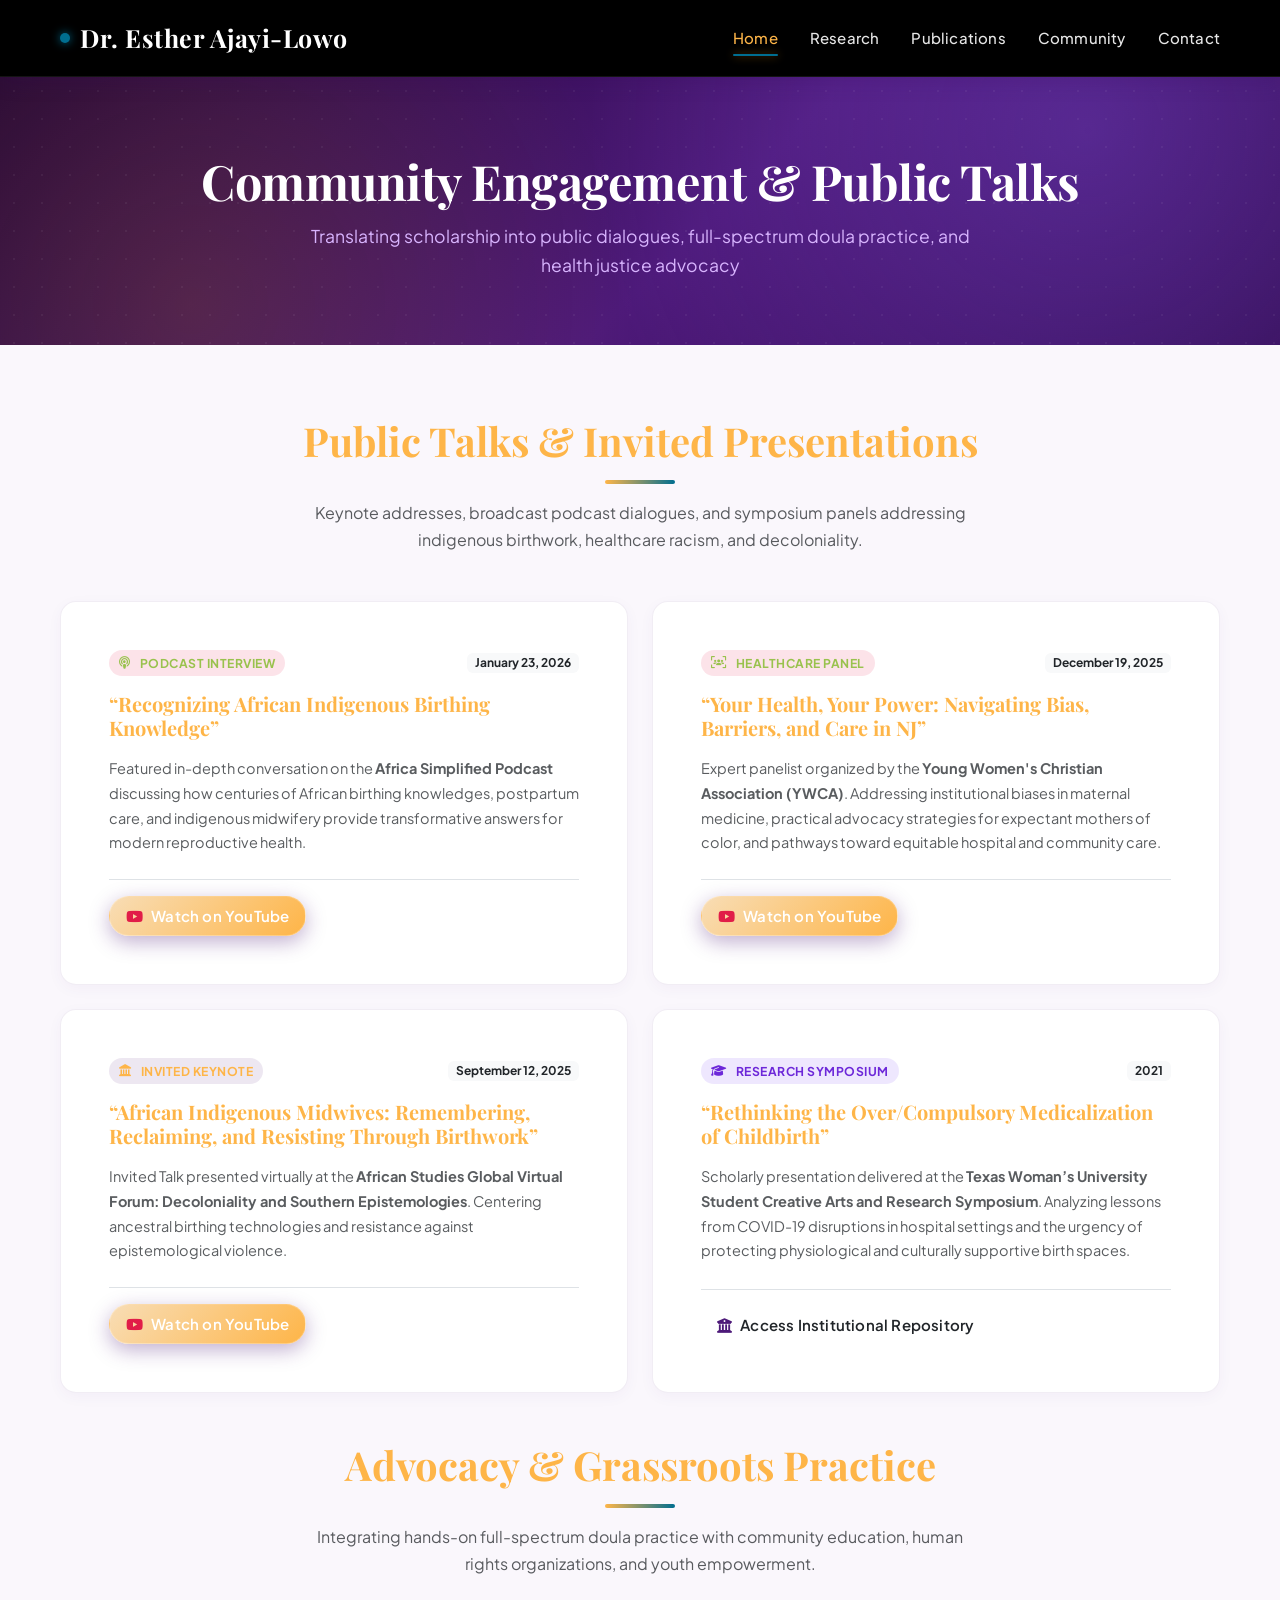
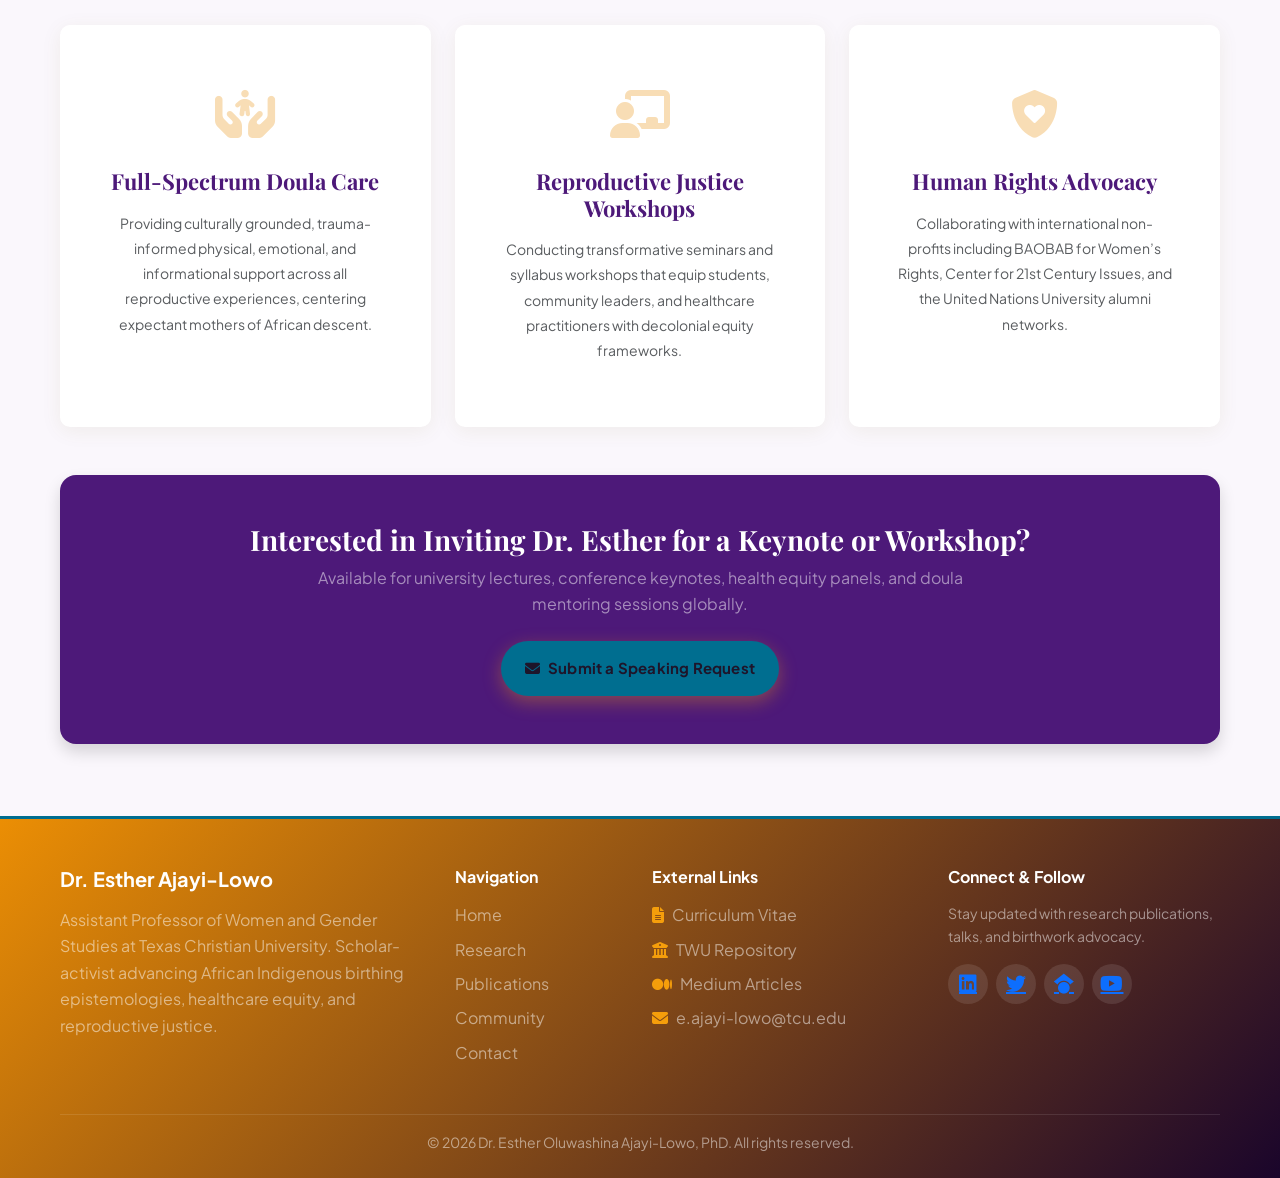
==== community-engagement.html @ c0ac0c3a "restarted my git hub" ====
<!doctype html>
<html lang="en">
	<head>
		<meta charset="UTF-8" />
		<meta name="viewport" content="width=device-width, initial-scale=1.0" />
		<title>Community Engagement &amp; Public Talks | Dr. Esther Oluwashina Ajayi-Lowo</title>
		<!-- Google Fonts -->
		<link rel="preconnect" href="https://fonts.googleapis.com" />
		<link rel="preconnect" href="https://fonts.gstatic.com" crossorigin />
		<link
			href="https://fonts.googleapis.com/css2?family=Playfair+Display:ital,wght@0,400..900;1,400..900&family=Plus+Jakarta+Sans:ital,wght@0,300..800;1,300..800&display=swap"
			rel="stylesheet" />
		<!-- Bootstrap 5 CSS -->
		<link
			href="https://cdn.jsdelivr.net/npm/bootstrap@5.3.8/dist/css/bootstrap.min.css"
			rel="stylesheet"
			integrity="sha384-sRIl4kxILFvY47J16cr9ZwB07vP4J8+LH7qKQnuqkuIAvNWLzeN8tE5YBujZqJLB"
			crossorigin="anonymous" />
		<link rel="stylesheet" href="https://cdnjs.cloudflare.com/ajax/libs/font-awesome/6.4.0/css/all.min.css" />
		<link rel="stylesheet" href="./index.css" />
	</head>
	<body>
		<!-- Navigation -->
		<nav class="my-navbar nav-bar">
			<div class="nav-container">
				<a href="index.html" class="logo">Dr. Esther Ajayi-Lowo</a>
				<div class="nav-menu">
					<a href="index.html" class="nav-link active">Home</a>
					<a href="research.html" class="nav-link">Research</a>
					<a href="publications.html" class="nav-link">Publications</a>
					<a href="community-engagement.html" class="nav-link">Community</a>
					<a href="contact.html" class="nav-link">Contact</a>
				</div>
				<div class="hamburger">
					<span></span>
					<span></span>
					<span></span>
				</div>
			</div>
		</nav>

		<!-- Page Header -->
		<section class="page-header">
			<div class="container">
				<h1>Community Engagement &amp; Public Talks</h1>
				<p class="breadcrumb-text">
					Translating scholarship into public dialogues, full-spectrum doula practice, and health justice advocacy
				</p>
			</div>
		</section>

		<!-- Main Content -->
		<main class="page-content py-5">
			<div class="container py-lg-4">
				<!-- Section: Featured Public Talks & Broadcasts -->
				<div class="mb-5">
					<div class="section-header text-center mb-5">
						<h2 class="display-6 fw-bold">Public Talks &amp; Invited Presentations</h2>
						<div class="underline"></div>
						<p class="text-muted mt-3 mx-auto" style="max-width: 680px">
							Keynote addresses, broadcast podcast dialogues, and symposium panels addressing indigenous
							birthwork, healthcare racism, and decoloniality.
						</p>
					</div>

					<!-- =================================================================
					     GUIDE: HOW TO ADD NEW TALKS & RECORDINGS
					     To add an invited lecture, panel, or podcast:
					     1. Duplicate a .talk-card block below.
					     2. Update the badge, title, organizer, and date.
					     3. Update the href="..." link with your YouTube, podcast, or institutional URL.
					================================================================== -->
					<div class="row g-4 mb-5">
						<!-- Talk 1 -->
						<div class="col-12 col-lg-6">
							<div class="community-card h-100 p-4 p-md-5">
								<div class="d-flex align-items-center justify-content-between mb-3">
									<span class="pub-badge pub-badge-talk"
										><i class="fas fa-podcast me-1"></i> Podcast Interview</span
									>
									<span class="badge bg-light text-dark fw-bold">January 23, 2026</span>
								</div>
								<h3 class="h4 fw-bold mb-3">“Recognizing African Indigenous Birthing Knowledge”</h3>
								<p class="text-muted mb-4">
									Featured in-depth conversation on the
									<strong>Africa Simplified Podcast</strong> discussing how centuries of African
									birthing knowledges, postpartum care, and indigenous midwifery provide
									transformative answers for modern reproductive health.
								</p>
								<div class="mt-auto pt-3 border-top">
									<!-- GUIDE: Link to podcast recording -->
									<a
										href="https://www.youtube.com/watch?v=A_8p6YwdIfM"
										target="_blank"
										rel="noopener noreferrer"
										class="btn btn-primary btn-sm px-3 py-2 rounded-pill">
										<i class="fab fa-youtube me-2 text-danger"></i>Watch on YouTube
									</a>
								</div>
							</div>
						</div>

						<!-- Talk 2 -->
						<div class="col-12 col-lg-6">
							<div class="community-card h-100 p-4 p-md-5">
								<div class="d-flex align-items-center justify-content-between mb-3">
									<span class="pub-badge pub-badge-talk"
										><i class="fas fa-users-viewfinder me-1"></i> Healthcare Panel</span
									>
									<span class="badge bg-light text-dark fw-bold">December 19, 2025</span>
								</div>
								<h3 class="h4 fw-bold mb-3">
									“Your Health, Your Power: Navigating Bias, Barriers, and Care in NJ”
								</h3>
								<p class="text-muted mb-4">
									Expert panelist organized by the
									<strong>Young Women's Christian Association (YWCA)</strong>. Addressing
									institutional biases in maternal medicine, practical advocacy strategies for
									expectant mothers of color, and pathways toward equitable hospital and
									community care.
								</p>
								<div class="mt-auto pt-3 border-top">
									<!-- GUIDE: Link to panel recording -->
									<a
										href="https://www.youtube.com/watch?v=FCJw8Y1IJxU"
										target="_blank"
										rel="noopener noreferrer"
										class="btn btn-primary btn-sm px-3 py-2 rounded-pill">
										<i class="fab fa-youtube me-2 text-danger"></i>Watch on YouTube
									</a>
								</div>
							</div>
						</div>

						<!-- Talk 3 -->
						<div class="col-12 col-lg-6">
							<div class="community-card h-100 p-4 p-md-5">
								<div class="d-flex align-items-center justify-content-between mb-3">
									<span class="pub-badge pub-badge-journal"
										><i class="fas fa-landmark me-1"></i> Invited Keynote</span
									>
									<span class="badge bg-light text-dark fw-bold">September 12, 2025</span>
								</div>
								<h3 class="h4 fw-bold mb-3">
									“African Indigenous Midwives: Remembering, Reclaiming, and Resisting Through
									Birthwork”
								</h3>
								<p class="text-muted mb-4">
									Invited Talk presented virtually at the
									<strong
										>African Studies Global Virtual Forum: Decoloniality and Southern
										Epistemologies</strong
									>. Centering ancestral birthing technologies and resistance against
									epistemological violence.
								</p>
								<div class="mt-auto pt-3 border-top">
									<!-- GUIDE: Link to virtual forum recording -->
									<a
										href="https://www.youtube.com/watch?v=zsq3q0yN4SU"
										target="_blank"
										rel="noopener noreferrer"
										class="btn btn-primary btn-sm px-3 py-2 rounded-pill">
										<i class="fab fa-youtube me-2 text-danger"></i>Watch on YouTube
									</a>
								</div>
							</div>
						</div>

						<!-- Talk 4 -->
						<div class="col-12 col-lg-6">
							<div class="community-card h-100 p-4 p-md-5">
								<div class="d-flex align-items-center justify-content-between mb-3">
									<span class="pub-badge pub-badge-chapter"
										><i class="fas fa-graduation-cap me-1"></i> Research Symposium</span
									>
									<span class="badge bg-light text-dark fw-bold">2021</span>
								</div>
								<h3 class="h4 fw-bold mb-3">
									“Rethinking the Over/Compulsory Medicalization of Childbirth”
								</h3>
								<p class="text-muted mb-4">
									Scholarly presentation delivered at the
									<strong
										>Texas Woman’s University Student Creative Arts and Research
										Symposium</strong
									>. Analyzing lessons from COVID-19 disruptions in hospital settings and the
									urgency of protecting physiological and culturally supportive birth spaces.
								</p>
								<div class="mt-auto pt-3 border-top">
									<!-- GUIDE: Link to symposium presentation repository -->
									<a
										href="https://twu-ir.tdl.org/handle/11274/12696"
										target="_blank"
										rel="noopener noreferrer"
										class="btn btn-outline-dark btn-sm px-3 py-2 rounded-pill">
										<i class="fas fa-university me-2 text-primary"></i>Access
										Institutional Repository
									</a>
								</div>
							</div>
						</div>
					</div>
				</div>

				<!-- Section: Community Birthwork & Advocacy Initiatives -->
				<div class="mt-5">
					<div class="section-header text-center mb-5">
						<h2 class="display-6 fw-bold">Advocacy &amp; Grassroots Practice</h2>
						<div class="underline"></div>
						<p class="text-muted mt-3 mx-auto" style="max-width: 680px">
							Integrating hands-on full-spectrum doula practice with community education, human rights
							organizations, and youth empowerment.
						</p>
					</div>

					<div class="row g-4">
						<div class="col-12 col-md-4">
							<div class="about-card h-100 p-4 p-lg-5 text-center">
								<div class="card-icon mb-3"><i class="fas fa-hands-holding-child"></i></div>
								<h3 class="h5 fw-bold text-primary mb-3">Full-Spectrum Doula Care</h3>
								<p class="text-muted small">
									Providing culturally grounded, trauma-informed physical, emotional, and
									informational support across all reproductive experiences, centering expectant
									mothers of African descent.
								</p>
							</div>
						</div>
						<div class="col-12 col-md-4">
							<div class="about-card h-100 p-4 p-lg-5 text-center">
								<div class="card-icon mb-3"><i class="fas fa-chalkboard-user"></i></div>
								<h3 class="h5 fw-bold text-primary mb-3">Reproductive Justice Workshops</h3>
								<p class="text-muted small">
									Conducting transformative seminars and syllabus workshops that equip students,
									community leaders, and healthcare practitioners with decolonial equity
									frameworks.
								</p>
							</div>
						</div>
						<div class="col-12 col-md-4">
							<div class="about-card h-100 p-4 p-lg-5 text-center">
								<div class="card-icon mb-3"><i class="fas fa-shield-heart"></i></div>
								<h3 class="h5 fw-bold text-primary mb-3">Human Rights Advocacy</h3>
								<p class="text-muted small">
									Collaborating with international non-profits including BAOBAB for Women’s
									Rights, Center for 21st Century Issues, and the United Nations University
									alumni networks.
								</p>
							</div>
						</div>
					</div>
				</div>

				<!-- Invite / Speaking Engagement Banner -->
				<div class="card border-0 rounded-4 bg-primary text-white p-4 p-md-5 text-center shadow mt-5">
					<h3 class="fw-bold mb-2">Interested in Inviting Dr. Esther for a Keynote or Workshop?</h3>
					<p class="text-white-50 mx-auto mb-4" style="max-width: 650px">
						Available for university lectures, conference keynotes, health equity panels, and doula mentoring
						sessions globally.
					</p>
					<div>
						<a href="contact.html" class="btn btn-accent px-4 py-3">
							<i class="fas fa-envelope me-2"></i>Submit a Speaking Request
						</a>
					</div>
				</div>
			</div>
		</main>

		<!-- Footer -->
		<footer class="footer pt-5 pb-4">
			<div class="container">
				<div class="row g-4 pb-4">
					<!-- Brand & Bio Summary -->
					<div class="col-12 col-md-5 col-lg-4">
						<h4 class="h5 fw-bold text-white mb-3">Dr. Esther Ajayi-Lowo</h4>
						<p class="text-white-50 pe-lg-4">
							Assistant Professor of Women and Gender Studies at Texas Christian University.
							Scholar-activist advancing African Indigenous birthing epistemologies, healthcare equity, and
							reproductive justice.
						</p>
					</div>

					<!-- Quick Links -->
					<div class="col-6 col-md-3 col-lg-2">
						<h5 class="h6 fw-bold text-white mb-3">Navigation</h5>
						<ul class="list-unstyled mb-0">
							<li class="mb-2"><a href="index.html" class="text-white-50 text-decoration-none">Home</a></li>
							<li class="mb-2">
								<a href="research.html" class="text-white-50 text-decoration-none">Research</a>
							</li>
							<li class="mb-2">
								<a href="publications.html" class="text-white-50 text-decoration-none"
									>Publications</a
								>
							</li>
							<li class="mb-2">
								<a href="community-engagement.html" class="text-white-50 text-decoration-none"
									>Community</a
								>
							</li>
							<li class="mb-2">
								<a href="contact.html" class="text-white-50 text-decoration-none">Contact</a>
							</li>
						</ul>
					</div>

					<!-- External Academic Resources & Guides -->
					<div class="col-6 col-md-4 col-lg-3">
						<h5 class="h6 fw-bold text-white mb-3">External Links</h5>
						<!-- =================================================================
						     GUIDE: EXTERNAL ACADEMIC LINKS
						     Update or add links to institutional directories, syllabi, or profiles below.
						================================================================== -->
						<ul class="list-unstyled mb-0">
							<li class="mb-2">
								<a
									href="https://docs.google.com/document/d/1X0JhwEbv8cHkb0I58TmnPBc52tW5GTsY/edit?usp=sharing&ouid=112978066714034917840&rtpof=true&sd=true"
									target="_blank"
									rel="noopener noreferrer"
									class="text-white-50 text-decoration-none">
									<i class="fas fa-file-text text-warning me-2"></i>Curriculum Vitae
								</a>
							</li>
							<li class="mb-2">
								<a
									href="https://twu-ir.tdl.org/handle/11274/12696"
									target="_blank"
									rel="noopener noreferrer"
									class="text-white-50 text-decoration-none">
									<i class="fas fa-university text-warning me-2"></i>TWU Repository
								</a>
							</li>
							<li class="mb-2">
								<a
									href="https://medium.com/@estarjayi"
									target="_blank"
									rel="noopener noreferrer"
									class="text-white-50 text-decoration-none">
									<i class="fab fa-medium text-warning me-2"></i>Medium Articles
								</a>
							</li>
							<li class="mb-2">
								<a href="mailto:e.ajayi-lowo@tcu.edu" class="text-white-50 text-decoration-none">
									<i class="fas fa-envelope text-warning me-2"></i>e.ajayi-lowo@tcu.edu
								</a>
							</li>
						</ul>
					</div>

					<!-- Social Links & Profiles -->
					<div class="col-12 col-md-6 col-lg-3">
						<h5 class="h6 fw-bold text-white mb-3">Connect &amp; Follow</h5>
						<p class="text-white-50 small mb-3">
							Stay updated with research publications, talks, and birthwork advocacy.
						</p>

						<!-- =================================================================
						     GUIDE: SOCIAL MEDIA & PROFILE LINKS
						     To configure your social profiles, replace the '#' placeholders with your URLs:
						     - LinkedIn: Connected to Dr. Esther's verified profile
						     - Twitter/X: Replace '#' with e.g. "https://twitter.com/yourhandle"
						     - Google Scholar: Replace '#' with e.g. "https://scholar.google.com/citations?user=..."
						     - YouTube: Replace '#' with e.g. "https://youtube.com/@yourchannel"
						================================================================== -->
						<div class="social-links d-flex gap-2">
							<a
								href="https://www.linkedin.com/in/esther-shina-ajayi-lowo-phd"
								target="_blank"
								rel="noopener noreferrer"
								aria-label="LinkedIn Profile"
								title="LinkedIn Profile"
								><i class="fab fa-linkedin"></i
							></a>
							<!-- GUIDE: Add Twitter/X profile link below -->
							<a href="#" aria-label="Twitter / X Profile" title="Twitter / X Profile"
								><i class="fab fa-twitter"></i
							></a>
							<!-- GUIDE: Add Google Scholar profile link below -->
							<a href="#" aria-label="Google Scholar Profile" title="Google Scholar Profile"
								><i class="fab fa-google-scholar"></i
							></a>
							<!-- GUIDE: Add YouTube channel / video link below -->
							<a
								href="https://www.youtube.com/watch?v=zsq3q0yN4SU"
								target="_blank"
								rel="noopener noreferrer"
								aria-label="Featured Talk on YouTube"
								title="Featured Talk on YouTube"
								><i class="fab fa-youtube"></i
							></a>
						</div>
					</div>
				</div>

				<div class="footer-bottom border-top border-white border-opacity-10 pt-3 mt-3 text-center text-white-50 small">
					<p class="mb-0">&copy; 2026 Dr. Esther Oluwashina Ajayi-Lowo, PhD. All rights reserved.</p>
				</div>
			</div>
		</footer>

		<script
			src="https://cdn.jsdelivr.net/npm/bootstrap@5.3.8/dist/js/bootstrap.bundle.min.js"
			integrity="sha384-FKyoEForCGlyvwx9Hj09JcYn3nv7wiPVlz7YYwJrWVcXK/BmnVDxM+D2scQbITxI"
			crossorigin="anonymous"></script>
		<script src="./index.js"></script>
	</body>
</html>
---- index.css ----
@import url("https://fonts.googleapis.com/css2?family=Playfair+Display:ital,wght@0,400..900;1,400..900&family=Plus+Jakarta+Sans:ital,wght@0,300..800;1,300..800&display=swap");

/* ===== ROOT & GENERAL STYLES ===== */
:root {
	/* Bootstrap Override Tokens */
	--bs-primary: #feb548;
	--bs-primary-rgb: 77, 25, 121;
	--bs-secondary: #f8ddb5;
	--bs-secondary-rgb: 139, 92, 246;
	--bs-warning: #f59e0b;
	--bs-warning-rgb: 245, 158, 11;
	--bs-danger: #e11d48;
	--bs-danger-rgb: 225, 29, 72;
	--bs-body-font-family: "Plus Jakarta Sans", -apple-system, BlinkMacSystemFont, "Segoe UI", Roboto, sans-serif;
	/* Custom Palette Variables */
	--primary-color: #feb548;
	--primary-dark: #eb8e04;
	--primary-light: #f7cc8b;
	--secondary-color: #f8ddb5;
	--secondary-light: #f8ddb5;
	--accent-color: #006e90;
	--accent-gold: #006e90;
	--accent-gold-dark: #023d4e;
	--accent-rose: #99c24d;
	--light-bg: #faf7fc;
	--light-bg-alt: #f3edf9;
	--dark-text: #2a2615;
	--light-text: #665c77;
	--white: #ffffff;
	--shadow: 0 4px 20px rgba(121, 99, 25, 0.08);
	--shadow-lg: 0 20px 40px -12px rgba(141, 105, 6, 0.35);
	--transition: all 0.3s cubic-bezier(0.2, 0.8, 0.2, 1);

	/* Typography */
	--font-heading: "Playfair Display", Georgia, serif;
	--font-body: "Plus Jakarta Sans", -apple-system, BlinkMacSystemFont, "Segoe UI", Roboto, sans-serif;
}

* {
	margin: 0;
	padding: 0;
	box-sizing: border-box;
}

html {
	scroll-behavior: smooth;
}

body {
	font-family: var(--font-body);
	line-height: 1.65;
	color: var(--dark-text);
	background-color: var(--white);
	-webkit-font-smoothing: antialiased;
}

h1,
h2,
h3,
.heading-serif {
	font-family: var(--font-heading);
}

.container {
	max-width: 1200px;
	margin: 0 auto;
	padding: 0 20px;
}

/* ===== NAVIGATION ===== */
.my-navbar {
	background-color: black;
	box-shadow: 0 4px 20px rgba(46, 8, 84, 0.2);
	position: sticky;
	top: 0;
	z-index: 1000;
	backdrop-filter: blur(12px);
	-webkit-backdrop-filter: blur(12px);
	border-bottom: 1px solid rgba(255, 255, 255, 0.08);
}

.nav-container {
	max-width: 1200px;
	margin: 0 auto;
	padding: 0 20px;
	display: flex;
	justify-content: space-between;
	align-items: center;
	height: 76px;
}

.logo {
	font-family: var(--font-heading);
	font-size: 25px;
	font-weight: 700;
	color: var(--white);
	text-decoration: none;
	letter-spacing: 0.5px;
	transition: var(--transition);
	display: flex;
	align-items: center;
	gap: 10px;
}

.logo::before {
	content: "";
	display: inline-block;
	width: 10px;
	height: 10px;
	border-radius: 50%;
	background: var(--accent-gold);
	box-shadow: 0 0 10px var(--accent-gold);
}

.logo:hover {
	color: var(--accent-gold);
}

.nav-menu {
	display: flex;
	gap: 32px;
	align-items: center;
}

.nav-link {
	color: rgba(255, 255, 255, 0.9);
	text-decoration: none;
	font-weight: 500;
	transition: var(--transition);
	position: relative;
	font-size: 15px;
	letter-spacing: 0.2px;
}

.nav-link:hover,
.nav-link.active {
	color: var(--primary-color) !important;
}

.nav-link.active::after {
	content: "";
	position: absolute;
	bottom: -6px;
	left: 0;
	width: 100%;
	height: 2.5px;
	background: var(--accent-gold);
	border-radius: 2px;
	box-shadow: 0 0 8px rgba(245, 158, 11, 0.5);
}

.hamburger {
	display: none;
	flex-direction: column;
	cursor: pointer;
}

.hamburger span {
	width: 26px;
	height: 3px;
	background: var(--white);
	margin: 4px 0;
	border-radius: 2px;
	transition: var(--transition);
}

/* ===== HERO SECTION ===== */
.hero-section {
	background:
		radial-gradient(circle at 85% 20%, #cc7a00 0%, transparent 45%),
		radial-gradient(circle at 10% 85%, rgba(245, 158, 11, 0.15) 0%, transparent 40%),
		radial-gradient(circle at 50% 50%, #cc7a00 0%, transparent 60%), linear-gradient(135deg, #cc7a00 0%, #fdb850 55%, #cc7a00 100%);
	color: var(--white);
	padding: 90px 0 80px;
	position: relative;
	overflow: hidden;
}

.hero-section::before {
	content: "";
	position: absolute;
	inset: 0;
	background: radial-gradient(rgba(255, 255, 255, 0.05) 1px, transparent 1px);
	background-size: 28px 28px;
	pointer-events: none;
}

.hero-eyebrow {
	background: rgba(255, 255, 255, 0.1);
	border: 1px solid rgba(255, 255, 255, 0.2);
	backdrop-filter: blur(10px);
	-webkit-backdrop-filter: blur(10px);
	font-size: 0.88rem;
	font-weight: 600;
	letter-spacing: 0.4px;
	color: #fdf4ff;
	box-shadow: 0 4px 15px rgba(0, 0, 0, 0.15);
	transition: var(--transition);
}

.hero-eyebrow:hover {
	background: rgba(255, 255, 255, 0.16);
	border-color: var(--accent-gold);
}

.hero-name {
	font-family: var(--font-heading);
	font-size: clamp(2.5rem, 4.2vw, 3.85rem);
	font-weight: 700;
	line-height: 1.15;
	letter-spacing: -0.5px;
	color: var(--white);
}

.hero-name .gold-accent {
	color: var(--accent-gold);
}

.hero-role {
	font-size: clamp(1.15rem, 2vw, 1.4rem);
	color: #d8b4fe;
	font-weight: 500;
	letter-spacing: 0.2px;
}

.hero-lead {
	font-size: 1.08rem;
	line-height: 1.75;
	color: rgba(255, 255, 255, 0.85);
	max-width: 620px;
}

.hero-badge-item {
	background: rgba(255, 255, 255, 0.08);
	border: 1px solid rgba(255, 255, 255, 0.16);
	backdrop-filter: blur(6px);
	-webkit-backdrop-filter: blur(6px);
	font-size: 0.82rem;
	font-weight: 500;
	border-radius: 50rem;
	padding: 0.45rem 0.95rem;
	color: #f3e8ff;
	transition: var(--transition);
	text-decoration: none;
	display: inline-flex;
	align-items: center;
	gap: 6px;
}

.hero-badge-item:hover {
	background: rgba(255, 255, 255, 0.18);
	border-color: var(--accent-gold);
	color: var(--white);
	transform: translateY(-2px);
}

/* Portrait Card Showcase */
.hero-image-card {
	position: relative;
	background: linear-gradient(145deg, rgba(255, 255, 255, 0.18), rgba(255, 255, 255, 0.04));
	border: 1px solid rgba(255, 255, 255, 0.25);
	backdrop-filter: blur(14px);
	-webkit-backdrop-filter: blur(14px);
	padding: 10px;
	border-radius: 28px;
	box-shadow:
		0 25px 50px -12px rgba(36, 6, 56, 0.65),
		0 0 0 1px rgba(255, 255, 255, 0.15);
	transition:
		transform 0.4s ease,
		box-shadow 0.4s ease;
}

.hero-image-card:hover {
	transform: translateY(-4px);
	box-shadow:
		0 30px 60px -12px rgba(36, 6, 56, 0.75),
		0 0 25px rgba(139, 92, 246, 0.35);
}

.hero-img {
	aspect-ratio: 4 / 5;
	object-fit: cover;
	object-position: center top;
	border-radius: 20px;
	width: 100%;
	height: 480px;
}

.hero-floating-badge {
	position: absolute;
	bottom: 22px;
	left: 22px;
	background: rgba(36, 6, 56, 0.88);
	border: 1px solid rgba(255, 255, 255, 0.22);
	backdrop-filter: blur(12px);
	-webkit-backdrop-filter: blur(12px);
	padding: 12px 18px;
	border-radius: 16px;
	box-shadow: 0 10px 25px rgba(0, 0, 0, 0.35);
	z-index: 10;
}

.hero-floating-badge-top {
	position: absolute;
	top: 22px;
	right: 22px;
	background: rgba(245, 158, 11, 0.95);
	color: #1e152a;
	border: 1px solid rgba(255, 255, 255, 0.5);
	padding: 6px 14px;
	border-radius: 50rem;
	font-size: 0.78rem;
	font-weight: 700;
	letter-spacing: 0.4px;
	box-shadow: 0 8px 20px rgba(245, 158, 11, 0.45);
	z-index: 10;
}

/* Carousel Polish */
.hero-carousel .carousel-indicators {
	bottom: 14px;
	margin-bottom: 0;
	z-index: 11;
}

.hero-carousel .carousel-indicators [data-bs-target] {
	width: 8px;
	height: 8px;
	border-radius: 50%;
	background-color: rgba(255, 255, 255, 0.45);
	border: none;
	margin: 0 4px;
	transition: all 0.3s ease;
}

.hero-carousel .carousel-indicators .active {
	width: 24px;
	border-radius: 10px;
	background-color: var(--accent-gold);
}

.hero-carousel .carousel-control-prev,
.hero-carousel .carousel-control-next {
	width: 38px;
	height: 38px;
	background: rgba(36, 6, 56, 0.65);
	backdrop-filter: blur(6px);
	-webkit-backdrop-filter: blur(6px);
	border-radius: 50%;
	top: 50%;
	transform: translateY(-50%);
	margin: 0 12px;
	opacity: 0;
	transition:
		opacity 0.3s ease,
		background-color 0.2s ease;
	z-index: 11;
}

.hero-image-card:hover .carousel-control-prev,
.hero-image-card:hover .carousel-control-next {
	opacity: 0.9;
}

.hero-carousel .carousel-control-prev:hover,
.hero-carousel .carousel-control-next:hover {
	opacity: 1;
	background: var(--primary-color);
}

/* Legacy .hero support */
.hero {
	background:
		radial-gradient(circle at 85% 20%, rgba(139, 92, 246, 0.25) 0%, transparent 45%),
		linear-gradient(135deg, #240638 0%, #4d1979 55%, #340d54 100%);
	color: var(--white);
	padding: 90px 20px;
	animation: fadeIn 0.8s ease;
}

.hero-content {
	max-width: 800px;
	margin: 0 auto;
}

.hero-title {
	font-family: var(--font-heading);
	font-size: 52px;
	font-weight: 700;
	margin-bottom: 20px;
	line-height: 1.2;
}

.hero-subtitle {
	font-size: 19px;
	color: rgba(255, 255, 255, 0.9);
	margin-bottom: 35px;
	font-weight: 400;
}

.hero-buttons {
	display: flex;
	gap: 18px;
	justify-content: center;
	flex-wrap: wrap;
}

/* ===== BUTTONS ===== */
.btn {
	display: inline-flex;
	align-items: center;
	justify-content: center;
	padding: 13px 32px;
	border: none;
	border-radius: 50px;
	font-size: 15px;
	font-weight: 600;
	cursor: pointer;
	transition: var(--transition);
	text-decoration: none;
	text-align: center;
	letter-spacing: 0.2px;
}

.btn-primary {
	background: linear-gradient(135deg, var(--secondary-color) 0%, var(--primary-color) 100%) !important;
	color: var(--white) !important;
	border: 1px solid rgba(255, 255, 255, 0.2) !important;
	box-shadow: 0 6px 20px rgba(77, 25, 121, 0.35) !important;
}

.btn-primary:hover {
	background: linear-gradient(135deg, #9d72f8 0%, #380f5c 100%) !important;
	transform: translateY(-2px);
	box-shadow: 0 10px 25px rgba(77, 25, 121, 0.5) !important;
	color: var(--white) !important;
}

.btn-secondary,
.btn-outline-light {
	background: transparent !important;
	color: var(--white) !important;
	border: 2px solid rgba(255, 255, 255, 0.75) !important;
	backdrop-filter: blur(6px);
}

.btn-secondary:hover,
.btn-outline-light:hover {
	background: var(--white) !important;
	color: var(--primary-color) !important;
	border-color: var(--white) !important;
	transform: translateY(-2px);
	box-shadow: 0 8px 20px rgba(0, 0, 0, 0.15) !important;
}

.btn-accent {
	background: var(--accent-gold) !important;
	color: #1e152a !important;
	border: none !important;
	font-weight: 700;
	box-shadow: 0 6px 18px rgba(245, 158, 11, 0.35) !important;
}

.btn-accent:hover {
	background: var(--accent-gold-dark) !important;
	color: var(--white) !important;
	transform: translateY(-2px);
	box-shadow: 0 10px 25px rgba(245, 158, 11, 0.45) !important;
}

/* ===== SECTION STYLING ===== */
section {
	padding: 85px 20px;
}

.section-header {
	text-align: center;
	margin-bottom: 55px;
}

.section-header h2 {
	font-family: var(--font-heading);
	font-size: 40px;
	font-weight: 700;
	margin-bottom: 15px;
	color: var(--primary-color);
}

.underline {
	width: 70px;
	height: 4px;
	background: linear-gradient(90deg, var(--primary-color), var(--accent-gold));
	margin: 0 auto;
	border-radius: 2px;
}

/* ===== ABOUT SECTION ===== */
.about {
	background: var(--light-bg);
}

.about-grid {
	display: grid;
	grid-template-columns: repeat(auto-fit, minmax(280px, 1fr));
	gap: 40px;
}

.about-card {
	background: var(--white);
	padding: 40px;
	border-radius: 10px;
	text-align: center;
	box-shadow: var(--shadow);
	transition: var(--transition);
}

.about-card:hover {
	transform: translateY(-10px);
	box-shadow: 0 8px 30px rgba(0, 0, 0, 0.15);
}

.card-icon {
	font-size: 48px;
	color: var(--secondary-color);
	margin-bottom: 20px;
}

.about-card h3 {
	font-size: 22px;
	margin-bottom: 15px;
	color: var(--primary-color);
}

.about-card p {
	color: var(--light-text);
	line-height: 1.8;
}

/* ===== HIGHLIGHTS SECTION ===== */
.highlights {
	background: var(--white);
}

.stats-grid {
	display: grid;
	grid-template-columns: repeat(auto-fit, minmax(250px, 1fr));
	gap: 30px;
}

.stat-box {
	background: linear-gradient(135deg, var(--primary-color) 0%, var(--secondary-color) 100%);
	color: var(--white);
	padding: 40px;
	border-radius: 10px;
	text-align: center;
	transition: var(--transition);
	cursor: pointer;
}

.stat-box:hover {
	transform: scale(1.05);
	box-shadow: 0 15px 35px rgba(77, 25, 121, 0.35);
}

.stat-number {
	font-size: 48px;
	font-weight: 700;
	margin-bottom: 10px;
}

.stat-label {
	font-size: 16px;
	opacity: 0.9;
	font-weight: 500;
}

/* ===== PAGE HEADER ===== */
/* ===== PAGE HEADER ===== */
.page-header {
	background:
		radial-gradient(circle at 85% 20%, rgba(139, 92, 246, 0.28) 0%, transparent 45%),
		radial-gradient(circle at 15% 85%, rgba(245, 158, 11, 0.15) 0%, transparent 40%),
		linear-gradient(135deg, #240638 0%, #4d1979 55%, #340d54 100%);
	color: var(--white);
	padding: 75px 20px 65px;
	text-align: center;
	position: relative;
	overflow: hidden;
}

.page-header::before {
	content: "";
	position: absolute;
	inset: 0;
	background: radial-gradient(rgba(255, 255, 255, 0.05) 1px, transparent 1px);
	background-size: 28px 28px;
	pointer-events: none;
}

.page-header h1 {
	font-family: var(--font-heading);
	font-size: clamp(2.2rem, 3.8vw, 3.2rem);
	font-weight: 700;
	margin-bottom: 12px;
	letter-spacing: -0.5px;
	color: var(--white);
}

.page-header .breadcrumb-text,
.breadcrumb {
	font-size: 1.1rem;
	color: #d8b4fe;
	font-weight: 400;
	max-width: 700px;
	margin: 0 auto;
}

/* ===== PAGE CONTENT ===== */
.page-content {
	background: var(--light-bg);
	padding: 70px 0;
}

/* ===== RESEARCH SECTION ===== */
.research-grid {
	display: grid;
	grid-template-columns: repeat(auto-fit, minmax(300px, 1fr));
	gap: 30px;
}

.research-item,
.research-card {
	background: var(--white);
	padding: 35px 30px;
	border-radius: 16px;
	text-align: left;
	transition: var(--transition);
	border: 1px solid rgba(77, 25, 121, 0.08);
	box-shadow: 0 4px 15px rgba(77, 25, 121, 0.04);
	position: relative;
	overflow: hidden;
}

.research-item::before,
.research-card::before {
	content: "";
	position: absolute;
	top: 0;
	left: 0;
	width: 5px;
	height: 100%;
	background: linear-gradient(180deg, var(--secondary-color), var(--primary-color));
	transition: width 0.3s ease;
}

.research-item:hover,
.research-card:hover {
	transform: translateY(-6px);
	box-shadow: 0 15px 35px rgba(77, 25, 121, 0.12);
	border-color: rgba(139, 92, 246, 0.3);
}

.research-item:hover::before,
.research-card:hover::before {
	width: 8px;
}

.research-icon {
	font-size: 38px;
	color: var(--primary-color);
	margin-bottom: 20px;
	display: inline-flex;
	align-items: center;
	justify-content: center;
	width: 68px;
	height: 68px;
	border-radius: 14px;
	background: var(--light-bg-alt);
	transition: var(--transition);
}

.research-item:hover .research-icon,
.research-card:hover .research-icon {
	background: var(--primary-color);
	color: var(--accent-gold);
	transform: scale(1.05);
}

.research-item h3,
.research-card h3 {
	font-size: 21px;
	margin-bottom: 12px;
	color: var(--primary-color);
	font-weight: 700;
}

.research-item p,
.research-card p {
	color: var(--light-text);
	line-height: 1.7;
	font-size: 15px;
}

/* Book Project Showcase Feature Box */
.book-feature-box {
	background: linear-gradient(135deg, #2a0845 0%, #4d1979 60%, #3b125c 100%);
	color: var(--white);
	border-radius: 20px;
	border: 1px solid rgba(255, 255, 255, 0.18);
	box-shadow: 0 20px 45px -10px rgba(42, 8, 69, 0.4);
	position: relative;
	overflow: hidden;
}

.book-feature-box::before {
	content: "";
	position: absolute;
	inset: 0;
	background: radial-gradient(circle at 90% 10%, rgba(245, 158, 11, 0.18) 0%, transparent 40%);
	pointer-events: none;
}

/* ===== PUBLICATIONS SECTION ===== */
.publications-list {
	display: flex;
	flex-direction: column;
	gap: 24px;
}

.publication-item,
.pub-item-card {
	display: flex;
	gap: 25px;
	padding: 28px;
	background: var(--white);
	border-radius: 16px;
	transition: var(--transition);
	align-items: flex-start;
	border: 1px solid rgba(77, 25, 121, 0.08);
	box-shadow: 0 4px 15px rgba(77, 25, 121, 0.04);
}

.publication-item:hover,
.pub-item-card:hover {
	background: var(--white);
	box-shadow: 0 12px 30px rgba(77, 25, 121, 0.12);
	transform: translateY(-3px);
	border-color: rgba(139, 92, 246, 0.25);
}

.pub-icon {
	font-size: 30px;
	color: var(--primary-color);
	min-width: 52px;
	height: 52px;
	border-radius: 12px;
	background: var(--light-bg-alt);
	display: flex;
	align-items: center;
	justify-content: center;
	flex-shrink: 0;
	transition: var(--transition);
}

.publication-item:hover .pub-icon,
.pub-item-card:hover .pub-icon {
	background: var(--primary-color);
	color: var(--accent-gold);
}

.pub-details {
	flex-grow: 1;
}

.pub-details h3 {
	color: var(--primary-color);
	margin-bottom: 8px;
	font-size: 18px;
	font-weight: 700;
	line-height: 1.4;
}

.pub-authors {
	color: var(--light-text);
	font-size: 14px;
	margin-bottom: 6px;
	line-height: 1.5;
}

.pub-journal {
	color: var(--secondary-color);
	font-size: 14px;
	font-weight: 600;
	margin-bottom: 12px;
}

.pub-badge {
	display: inline-flex;
	align-items: center;
	gap: 5px;
	font-size: 0.76rem;
	font-weight: 700;
	padding: 3px 10px;
	border-radius: 50rem;
	text-transform: uppercase;
	letter-spacing: 0.5px;
}

.pub-badge-journal {
	background: rgba(77, 25, 121, 0.1);
	color: var(--primary-color);
}

.pub-badge-chapter {
	background: rgba(139, 92, 246, 0.15);
	color: #6d28d9;
}

.pub-badge-public {
	background: rgba(245, 158, 11, 0.15);
	color: #b45309;
}

.pub-badge-talk {
	background: rgba(225, 29, 72, 0.12);
	color: var(--accent-rose);
}

.read-more {
	color: var(--primary-color);
	text-decoration: none;
	font-weight: 600;
	font-size: 14px;
	transition: var(--transition);
	display: inline-flex;
	align-items: center;
	gap: 6px;
	border-bottom: 1px solid transparent;
}

.read-more:hover {
	color: var(--accent-gold-dark);
	border-bottom-color: var(--accent-gold-dark);
	transform: translateX(4px);
}

/* ===== COMMUNITY SECTION ===== */
.community-grid {
	display: grid;
	grid-template-columns: repeat(auto-fit, minmax(300px, 1fr));
	gap: 30px;
}

.community-item,
.community-card {
	background: var(--white);
	padding: 35px 30px;
	border-radius: 16px;
	text-align: left;
	box-shadow: 0 4px 15px rgba(77, 25, 121, 0.04);
	border: 1px solid rgba(77, 25, 121, 0.08);
	transition: var(--transition);
	display: flex;
	flex-direction: column;
	height: 100%;
}

.community-item:hover,
.community-card:hover {
	transform: translateY(-6px);
	box-shadow: 0 15px 35px rgba(77, 25, 121, 0.12);
	border-color: rgba(139, 92, 246, 0.3);
}

.community-icon {
	font-size: 34px;
	color: var(--primary-color);
	margin-bottom: 20px;
	display: inline-flex;
	align-items: center;
	justify-content: center;
	width: 64px;
	height: 64px;
	border-radius: 14px;
	background: var(--light-bg-alt);
	transition: var(--transition);
}

.community-item:hover .community-icon,
.community-card:hover .community-icon {
	background: var(--primary-color);
	color: var(--accent-gold);
	transform: scale(1.05);
}

.community-item h3,
.community-card h3 {
	font-size: 20px;
	margin-bottom: 12px;
	color: var(--primary-color);
	font-weight: 700;
}

.community-item p,
.community-card p {
	color: var(--light-text);
	line-height: 1.7;
	font-size: 14.5px;
	margin-bottom: 15px;
}

/* ===== CONTACT SECTION ===== */
.contact-wrapper {
	display: grid;
	grid-template-columns: 1fr 1fr;
	gap: 60px;
	max-width: 1000px;
	margin: 0 auto;
}

.contact-info {
	background: var(--light-bg);
	padding: 40px;
	border-radius: 10px;
}

.contact-info h2 {
	color: var(--primary-color);
	margin-bottom: 30px;
	font-size: 28px;
}

.info-item {
	display: flex;
	gap: 20px;
	margin-bottom: 30px;
	align-items: flex-start;
}

.info-icon {
	font-size: 28px;
	color: var(--secondary-color);
	min-width: 40px;
}

.info-text h4 {
	color: var(--primary-color);
	margin-bottom: 8px;
	font-size: 16px;
}

.info-text p {
	color: var(--light-text);
	line-height: 1.8;
	overflow-wrap: anywhere;
}

.info-text a {
	color: var(--secondary-color);
	text-decoration: none;
	transition: var(--transition);
}

.info-text a:hover {
	text-decoration: underline;
}

.contact-form {
	background: var(--white);
	padding: 40px;
	border-radius: 10px;
	box-shadow: var(--shadow);
}

.contact-form h2 {
	color: var(--primary-color);
	margin-bottom: 30px;
	font-size: 28px;
}

.form-group {
	margin-bottom: 20px;
}

.form-group input,
.form-group textarea {
	width: 100%;
	padding: 12px 15px;
	border: 2px solid #ecf0f1;
	border-radius: 5px;
	font-family: inherit;
	font-size: 14px;
	transition: var(--transition);
	resize: none;
}

.form-group input:focus,
.form-group textarea:focus {
	outline: none;
	border-color: var(--secondary-color);
	box-shadow: 0 0 0 3px rgba(139, 92, 246, 0.25);
}

.contact-form .btn {
	width: 100%;
	margin-top: 10px;
}

.contact-form .btn:disabled {
	cursor: wait;
	opacity: 0.7;
}

.form-status {
	min-height: 1.5em;
	margin: 1rem 0 0;
	font-size: 0.95rem;
}

.form-status.success {
	color: #18794e;
}

.form-status.error {
	color: #b42318;
}

/* ===== FOOTER ===== */
.footer {
	background: linear-gradient(135deg, var(--primary-dark) 0%, #1a052b 100%);
	border-top: 3px solid var(--accent-gold);
	color: var(--white);
	padding: 60px 20px 20px;
}

.footer-content {
	display: grid;
	grid-template-columns: repeat(auto-fit, minmax(250px, 1fr));
	gap: 40px;
	margin-bottom: 40px;
}

.footer-section h4 {
	margin-bottom: 15px;
	font-size: 18px;
}

.footer-section p {
	color: rgba(255, 255, 255, 0.8);
	line-height: 1.8;
	margin-bottom: 15px;
}

.footer-section ul {
	list-style: none;
}

.footer-section ul li {
	margin-bottom: 10px;
}

.footer-section a {
	color: rgba(255, 255, 255, 0.8);
	text-decoration: none;
	transition: var(--transition);
}

.footer-section a:hover {
	color: var(--secondary-color);
}

.social-links {
	display: flex;
	gap: 15px;
	font-size: 20px;
}

.social-links a {
	display: inline-flex;
	align-items: center;
	justify-content: center;
	width: 40px;
	height: 40px;
	background: rgba(255, 255, 255, 0.1);
	border-radius: 50%;
	transition: var(--transition);
}

.social-links a:hover {
	background: var(--secondary-color);
	transform: translateY(-3px);
}

.footer-bottom {
	text-align: center;
	padding-top: 20px;
	border-top: 1px solid rgba(255, 255, 255, 0.1);
	color: rgba(255, 255, 255, 0.7);
	font-size: 14px;
}

/* ===== ANIMATIONS ===== */
@keyframes fadeIn {
	from {
		opacity: 0;
		transform: translateY(20px);
	}
	to {
		opacity: 1;
		transform: translateY(0);
	}
}

/* ===== RESPONSIVE DESIGN ===== */
@media (max-width: 768px) {
	.hamburger {
		display: flex;
	}

	.nav-menu {
		position: absolute;
		top: 70px;
		left: 0;
		width: 100%;
		background: var(--primary-color);
		flex-direction: column;
		gap: 0;
		max-height: 0;
		overflow: hidden;
		transition: var(--transition);
	}

	.nav-menu.active {
		max-height: 400px;
	}

	.nav-link {
		padding: 15px 20px;
		border-bottom: 1px solid rgba(255, 255, 255, 0.1);
	}

	.nav-link.active::after {
		display: none;
	}

	.hero-title {
		font-size: 36px;
	}

	.hero-subtitle {
		font-size: 16px;
	}

	.hero-buttons {
		flex-direction: column;
	}

	.btn {
		width: 100%;
	}

	.section-header h2 {
		font-size: 32px;
	}

	.contact-wrapper {
		grid-template-columns: 1fr;
		gap: 24px;
		width: 100%;
	}

	.contact-info,
	.contact-form {
		padding: 30px 24px;
	}

	.contact-info h2,
	.contact-form h2 {
		font-size: 24px;
		margin-bottom: 24px;
	}

	.info-item {
		gap: 14px;
		margin-bottom: 24px;
	}

	.info-icon {
		font-size: 22px;
		min-width: 30px;
	}

	.publication-item {
		flex-direction: column;
		gap: 15px;
	}

	.footer-content {
		grid-template-columns: 1fr;
		gap: 30px;
	}

	.page-header h1 {
		font-size: 36px;
	}
}

@media (max-width: 480px) {
	.hero-title {
		font-size: 28px;
	}

	.section-header h2 {
		font-size: 24px;
	}

	.about-grid,
	.research-grid,
	.community-grid {
		grid-template-columns: 1fr;
	}

	.stats-grid {
		grid-template-columns: repeat(2, 1fr);
	}

	.stat-number {
		font-size: 36px;
	}

	.logo {
		font-size: 18px;
	}

	.page-header h1 {
		font-size: 28px;
	}

	.page-header {
		padding: 50px 20px;
	}

	.container {
		padding-left: 16px;
		padding-right: 16px;
	}

	.contact-info,
	.contact-form {
		padding: 24px 18px;
	}

	.form-group input,
	.form-group textarea {
		font-size: 16px;
		padding: 13px 14px;
	}

	.info-item {
		align-items: flex-start;
	}

	.info-text p {
		line-height: 1.6;
	}
}
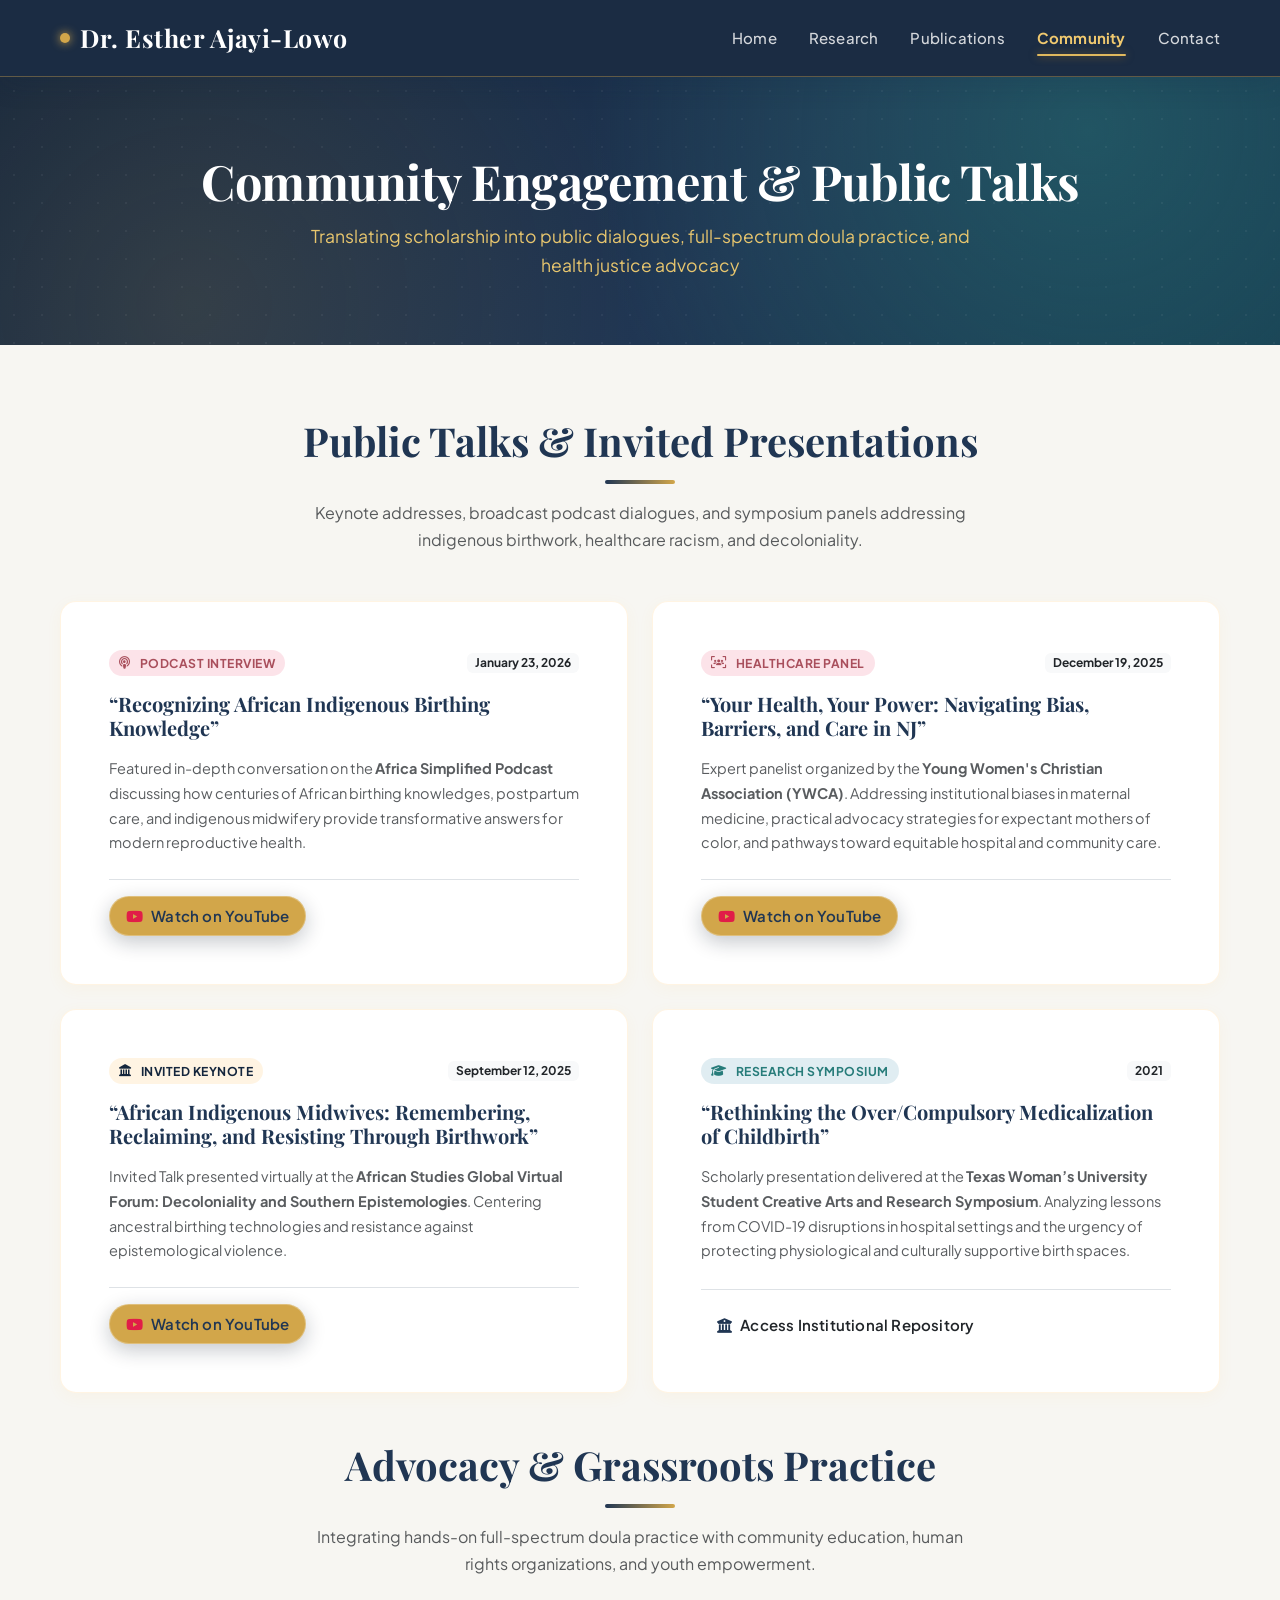
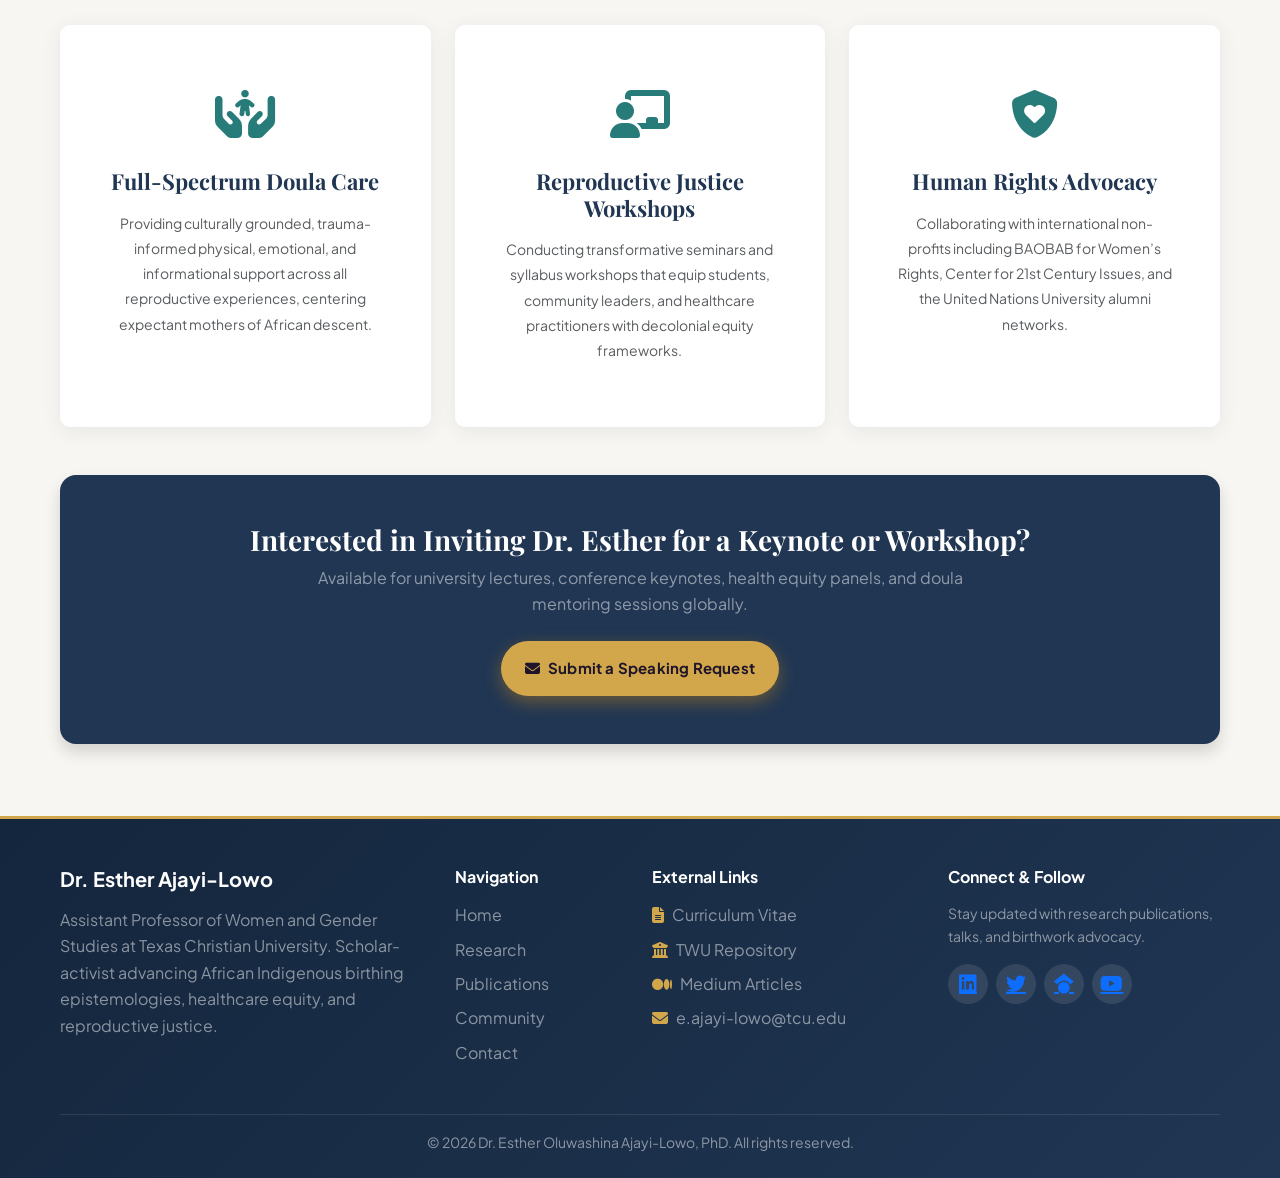
==== commit 7acd292c: "we rebranded the color from orange to dark navy blue" ====
--- a/community-engagement.html
+++ b/community-engagement.html
@@ -25,10 +25,10 @@
 			<div class="nav-container">
 				<a href="index.html" class="logo">Dr. Esther Ajayi-Lowo</a>
 				<div class="nav-menu">
-					<a href="index.html" class="nav-link active">Home</a>
+					<a href="index.html" class="nav-link">Home</a>
 					<a href="research.html" class="nav-link">Research</a>
 					<a href="publications.html" class="nav-link">Publications</a>
-					<a href="community-engagement.html" class="nav-link">Community</a>
+					<a href="community-engagement.html" class="nav-link active" aria-current="page">Community</a>
 					<a href="contact.html" class="nav-link">Contact</a>
 				</div>
 				<div class="hamburger">
--- a/index.css
+++ b/index.css
@@ -3,32 +3,32 @@
 /* ===== ROOT & GENERAL STYLES ===== */
 :root {
 	/* Bootstrap Override Tokens */
-	--bs-primary: #feb548;
-	--bs-primary-rgb: 77, 25, 121;
-	--bs-secondary: #f8ddb5;
-	--bs-secondary-rgb: 139, 92, 246;
-	--bs-warning: #f59e0b;
-	--bs-warning-rgb: 245, 158, 11;
+	--bs-primary: #203653;
+	--bs-primary-rgb: 32, 54, 83;
+	--bs-secondary: #d9e3e6;
+	--bs-secondary-rgb: 217, 227, 230;
+	--bs-warning: #d2a64a;
+	--bs-warning-rgb: 210, 166, 74;
 	--bs-danger: #e11d48;
 	--bs-danger-rgb: 225, 29, 72;
 	--bs-body-font-family: "Plus Jakarta Sans", -apple-system, BlinkMacSystemFont, "Segoe UI", Roboto, sans-serif;
 	/* Custom Palette Variables */
-	--primary-color: #feb548;
-	--primary-dark: #eb8e04;
-	--primary-light: #f7cc8b;
-	--secondary-color: #f8ddb5;
-	--secondary-light: #f8ddb5;
-	--accent-color: #006e90;
-	--accent-gold: #006e90;
-	--accent-gold-dark: #023d4e;
-	--accent-rose: #99c24d;
-	--light-bg: #faf7fc;
-	--light-bg-alt: #f3edf9;
-	--dark-text: #2a2615;
-	--light-text: #665c77;
+	--primary-color: #203653;
+	--primary-dark: #14263d;
+	--primary-light: #345477;
+	--secondary-color: #d9e3e6;
+	--secondary-light: #eff3f2;
+	--accent-color: #277c7a;
+	--accent-gold: #d2a64a;
+	--accent-gold-dark: #805d1c;
+	--accent-rose: #a94f5c;
+	--light-bg: #f7f6f2;
+	--light-bg-alt: #edf2f1;
+	--dark-text: #263344;
+	--light-text: #596777;
 	--white: #ffffff;
-	--shadow: 0 4px 20px rgba(121, 99, 25, 0.08);
-	--shadow-lg: 0 20px 40px -12px rgba(141, 105, 6, 0.35);
+	--shadow: 0 4px 20px rgba(32, 54, 83, 0.08);
+	--shadow-lg: 0 20px 40px -12px rgba(20, 38, 61, 0.28);
 	--transition: all 0.3s cubic-bezier(0.2, 0.8, 0.2, 1);
 
 	/* Typography */
@@ -69,14 +69,14 @@
 
 /* ===== NAVIGATION ===== */
 .my-navbar {
-	background-color: black;
-	box-shadow: 0 4px 20px rgba(46, 8, 84, 0.2);
+	background: rgba(20, 38, 61, 0.97);
+	box-shadow: 0 8px 26px rgba(20, 38, 61, 0.16);
 	position: sticky;
 	top: 0;
 	z-index: 1000;
 	backdrop-filter: blur(12px);
 	-webkit-backdrop-filter: blur(12px);
-	border-bottom: 1px solid rgba(255, 255, 255, 0.08);
+	border-bottom: 1px solid rgba(210, 166, 74, 0.38);
 }
 
 .nav-container {
@@ -123,7 +123,7 @@
 }
 
 .nav-link {
-	color: rgba(255, 255, 255, 0.9);
+	color: rgba(255, 255, 255, 0.82);
 	text-decoration: none;
 	font-weight: 500;
 	transition: var(--transition);
@@ -134,7 +134,8 @@
 
 .nav-link:hover,
 .nav-link.active {
-	color: var(--primary-color) !important;
+	color: #f0c96f !important;
+	font-weight: 700;
 }
 
 .nav-link.active::after {
@@ -144,7 +145,7 @@
 	left: 0;
 	width: 100%;
 	height: 2.5px;
-	background: var(--accent-gold);
+	background: #e0b95e;
 	border-radius: 2px;
 	box-shadow: 0 0 8px rgba(245, 158, 11, 0.5);
 }
@@ -167,9 +168,9 @@
 /* ===== HERO SECTION ===== */
 .hero-section {
 	background:
-		radial-gradient(circle at 85% 20%, #cc7a00 0%, transparent 45%),
-		radial-gradient(circle at 10% 85%, rgba(245, 158, 11, 0.15) 0%, transparent 40%),
-		radial-gradient(circle at 50% 50%, #cc7a00 0%, transparent 60%), linear-gradient(135deg, #cc7a00 0%, #fdb850 55%, #cc7a00 100%);
+		radial-gradient(circle at 85% 20%, rgba(39, 124, 122, 0.5) 0%, transparent 45%),
+		radial-gradient(circle at 10% 85%, rgba(210, 166, 74, 0.16) 0%, transparent 40%),
+		radial-gradient(circle at 50% 50%, rgba(52, 84, 119, 0.52) 0%, transparent 60%), linear-gradient(135deg, #14263d 0%, #203653 58%, #183b50 100%);
 	color: var(--white);
 	padding: 90px 0 80px;
 	position: relative;
@@ -218,7 +219,7 @@
 
 .hero-role {
 	font-size: clamp(1.15rem, 2vw, 1.4rem);
-	color: #d8b4fe;
+	color: #f0c96f;
 	font-weight: 500;
 	letter-spacing: 0.2px;
 }
@@ -274,8 +275,8 @@
 .hero-image-card:hover {
 	transform: translateY(-4px);
 	box-shadow:
-		0 30px 60px -12px rgba(36, 6, 56, 0.75),
-		0 0 25px rgba(139, 92, 246, 0.35);
+		0 30px 60px -12px rgba(56, 28, 6, 0.75),
+		0 0 25px rgba(254, 181, 72, 0.35);
 }
 
 .hero-img {
@@ -291,7 +292,7 @@
 	position: absolute;
 	bottom: 22px;
 	left: 22px;
-	background: rgba(36, 6, 56, 0.88);
+	background: rgba(20, 38, 61, 0.93);
 	border: 1px solid rgba(255, 255, 255, 0.22);
 	backdrop-filter: blur(12px);
 	-webkit-backdrop-filter: blur(12px);
@@ -305,8 +306,8 @@
 	position: absolute;
 	top: 22px;
 	right: 22px;
-	background: rgba(245, 158, 11, 0.95);
-	color: #1e152a;
+	background: rgba(224, 185, 94, 0.97);
+	color: #203653;
 	border: 1px solid rgba(255, 255, 255, 0.5);
 	padding: 6px 14px;
 	border-radius: 50rem;
@@ -372,8 +373,8 @@
 /* Legacy .hero support */
 .hero {
 	background:
-		radial-gradient(circle at 85% 20%, rgba(139, 92, 246, 0.25) 0%, transparent 45%),
-		linear-gradient(135deg, #240638 0%, #4d1979 55%, #340d54 100%);
+		radial-gradient(circle at 85% 20%, rgba(39, 124, 122, 0.35) 0%, transparent 45%),
+		linear-gradient(135deg, #14263d 0%, #203653 58%, #183b50 100%);
 	color: var(--white);
 	padding: 90px 20px;
 	animation: fadeIn 0.8s ease;
@@ -424,17 +425,17 @@
 }
 
 .btn-primary {
-	background: linear-gradient(135deg, var(--secondary-color) 0%, var(--primary-color) 100%) !important;
-	color: var(--white) !important;
-	border: 1px solid rgba(255, 255, 255, 0.2) !important;
-	box-shadow: 0 6px 20px rgba(77, 25, 121, 0.35) !important;
+	background: var(--accent-gold) !important;
+	color: #203653 !important;
+	border: 1px solid rgba(255, 255, 255, 0.28) !important;
+	box-shadow: 0 6px 20px rgba(12, 25, 42, 0.24) !important;
 }
 
 .btn-primary:hover {
-	background: linear-gradient(135deg, #9d72f8 0%, #380f5c 100%) !important;
+	background: #e5bd68 !important;
 	transform: translateY(-2px);
-	box-shadow: 0 10px 25px rgba(77, 25, 121, 0.5) !important;
-	color: var(--white) !important;
+	box-shadow: 0 10px 25px rgba(12, 25, 42, 0.28) !important;
+	color: #14263d !important;
 }
 
 .btn-secondary,
@@ -522,7 +523,7 @@
 
 .card-icon {
 	font-size: 48px;
-	color: var(--secondary-color);
+	color: var(--accent-color);
 	margin-bottom: 20px;
 }
 
@@ -549,7 +550,7 @@
 }
 
 .stat-box {
-	background: linear-gradient(135deg, var(--primary-color) 0%, var(--secondary-color) 100%);
+	background: linear-gradient(135deg, var(--primary-color) 0%, #277c7a 100%);
 	color: var(--white);
 	padding: 40px;
 	border-radius: 10px;
@@ -560,7 +561,7 @@
 
 .stat-box:hover {
 	transform: scale(1.05);
-	box-shadow: 0 15px 35px rgba(77, 25, 121, 0.35);
+	box-shadow: 0 15px 35px rgba(235, 142, 4, 0.35);
 }
 
 .stat-number {
@@ -579,9 +580,9 @@
 /* ===== PAGE HEADER ===== */
 .page-header {
 	background:
-		radial-gradient(circle at 85% 20%, rgba(139, 92, 246, 0.28) 0%, transparent 45%),
-		radial-gradient(circle at 15% 85%, rgba(245, 158, 11, 0.15) 0%, transparent 40%),
-		linear-gradient(135deg, #240638 0%, #4d1979 55%, #340d54 100%);
+		radial-gradient(circle at 85% 20%, rgba(39, 124, 122, 0.42) 0%, transparent 45%),
+		radial-gradient(circle at 15% 85%, rgba(210, 166, 74, 0.14) 0%, transparent 40%),
+		linear-gradient(135deg, #14263d 0%, #203653 58%, #183b50 100%);
 	color: var(--white);
 	padding: 75px 20px 65px;
 	text-align: center;
@@ -610,7 +611,7 @@
 .page-header .breadcrumb-text,
 .breadcrumb {
 	font-size: 1.1rem;
-	color: #d8b4fe;
+	color: #e8c66e;
 	font-weight: 400;
 	max-width: 700px;
 	margin: 0 auto;
@@ -636,8 +637,8 @@
 	border-radius: 16px;
 	text-align: left;
 	transition: var(--transition);
-	border: 1px solid rgba(77, 25, 121, 0.08);
-	box-shadow: 0 4px 15px rgba(77, 25, 121, 0.04);
+	border: 1px solid rgba(254, 181, 72, 0.15);
+	box-shadow: 0 4px 15px rgba(254, 181, 72, 0.06);
 	position: relative;
 	overflow: hidden;
 }
@@ -657,8 +658,8 @@
 .research-item:hover,
 .research-card:hover {
 	transform: translateY(-6px);
-	box-shadow: 0 15px 35px rgba(77, 25, 121, 0.12);
-	border-color: rgba(139, 92, 246, 0.3);
+	box-shadow: 0 15px 35px rgba(254, 181, 72, 0.18);
+	border-color: rgba(235, 142, 4, 0.35);
 }
 
 .research-item:hover::before,
@@ -704,11 +705,11 @@
 
 /* Book Project Showcase Feature Box */
 .book-feature-box {
-	background: linear-gradient(135deg, #2a0845 0%, #4d1979 60%, #3b125c 100%);
+	background: linear-gradient(135deg, #14263d 0%, #203653 62%, #277c7a 100%);
 	color: var(--white);
 	border-radius: 20px;
 	border: 1px solid rgba(255, 255, 255, 0.18);
-	box-shadow: 0 20px 45px -10px rgba(42, 8, 69, 0.4);
+	box-shadow: 0 20px 45px -10px rgba(100, 50, 0, 0.4);
 	position: relative;
 	overflow: hidden;
 }
@@ -737,16 +738,16 @@
 	border-radius: 16px;
 	transition: var(--transition);
 	align-items: flex-start;
-	border: 1px solid rgba(77, 25, 121, 0.08);
-	box-shadow: 0 4px 15px rgba(77, 25, 121, 0.04);
+	border: 1px solid rgba(254, 181, 72, 0.15);
+	box-shadow: 0 4px 15px rgba(254, 181, 72, 0.06);
 }
 
 .publication-item:hover,
 .pub-item-card:hover {
 	background: var(--white);
-	box-shadow: 0 12px 30px rgba(77, 25, 121, 0.12);
+	box-shadow: 0 12px 30px rgba(254, 181, 72, 0.18);
 	transform: translateY(-3px);
-	border-color: rgba(139, 92, 246, 0.25);
+	border-color: rgba(235, 142, 4, 0.3);
 }
 
 .pub-icon {
@@ -789,7 +790,7 @@
 }
 
 .pub-journal {
-	color: var(--secondary-color);
+	color: var(--accent-color);
 	font-size: 14px;
 	font-weight: 600;
 	margin-bottom: 12px;
@@ -808,13 +809,13 @@
 }
 
 .pub-badge-journal {
-	background: rgba(77, 25, 121, 0.1);
-	color: var(--primary-color);
+	background: rgba(254, 181, 72, 0.15);
+	color: var(--primary-dark);
 }
 
 .pub-badge-chapter {
-	background: rgba(139, 92, 246, 0.15);
-	color: #6d28d9;
+	background: rgba(0, 110, 144, 0.12);
+	color: var(--accent-color);
 }
 
 .pub-badge-public {
@@ -858,8 +859,8 @@
 	padding: 35px 30px;
 	border-radius: 16px;
 	text-align: left;
-	box-shadow: 0 4px 15px rgba(77, 25, 121, 0.04);
-	border: 1px solid rgba(77, 25, 121, 0.08);
+	box-shadow: 0 4px 15px rgba(254, 181, 72, 0.06);
+	border: 1px solid rgba(254, 181, 72, 0.15);
 	transition: var(--transition);
 	display: flex;
 	flex-direction: column;
@@ -869,8 +870,8 @@
 .community-item:hover,
 .community-card:hover {
 	transform: translateY(-6px);
-	box-shadow: 0 15px 35px rgba(77, 25, 121, 0.12);
-	border-color: rgba(139, 92, 246, 0.3);
+	box-shadow: 0 15px 35px rgba(254, 181, 72, 0.18);
+	border-color: rgba(235, 142, 4, 0.35);
 }
 
 .community-icon {
@@ -940,7 +941,7 @@
 
 .info-icon {
 	font-size: 28px;
-	color: var(--secondary-color);
+	color: var(--accent-color);
 	min-width: 40px;
 }
 
@@ -957,7 +958,7 @@
 }
 
 .info-text a {
-	color: var(--secondary-color);
+	color: var(--accent-color);
 	text-decoration: none;
 	transition: var(--transition);
 }
@@ -998,8 +999,8 @@
 .form-group input:focus,
 .form-group textarea:focus {
 	outline: none;
-	border-color: var(--secondary-color);
-	box-shadow: 0 0 0 3px rgba(139, 92, 246, 0.25);
+	border-color: var(--primary-color);
+	box-shadow: 0 0 0 3px rgba(254, 181, 72, 0.25);
 }
 
 .contact-form .btn {
@@ -1028,7 +1029,7 @@
 
 /* ===== FOOTER ===== */
 .footer {
-	background: linear-gradient(135deg, var(--primary-dark) 0%, #1a052b 100%);
+	background: linear-gradient(135deg, #14263d 0%, #203653 100%);
 	border-top: 3px solid var(--accent-gold);
 	color: var(--white);
 	padding: 60px 20px 20px;
@@ -1067,7 +1068,7 @@
 }
 
 .footer-section a:hover {
-	color: var(--secondary-color);
+	color: #e8c66e;
 }
 
 .social-links {
@@ -1123,7 +1124,7 @@
 		top: 70px;
 		left: 0;
 		width: 100%;
-		background: var(--primary-color);
+		background: #14263d;
 		flex-direction: column;
 		gap: 0;
 		max-height: 0;
@@ -1140,6 +1141,11 @@
 		border-bottom: 1px solid rgba(255, 255, 255, 0.1);
 	}
 
+	.nav-link.active {
+		background: rgba(210, 166, 74, 0.12);
+		box-shadow: inset 3px 0 #e0b95e;
+	}
+
 	.nav-link.active::after {
 		display: none;
 	}
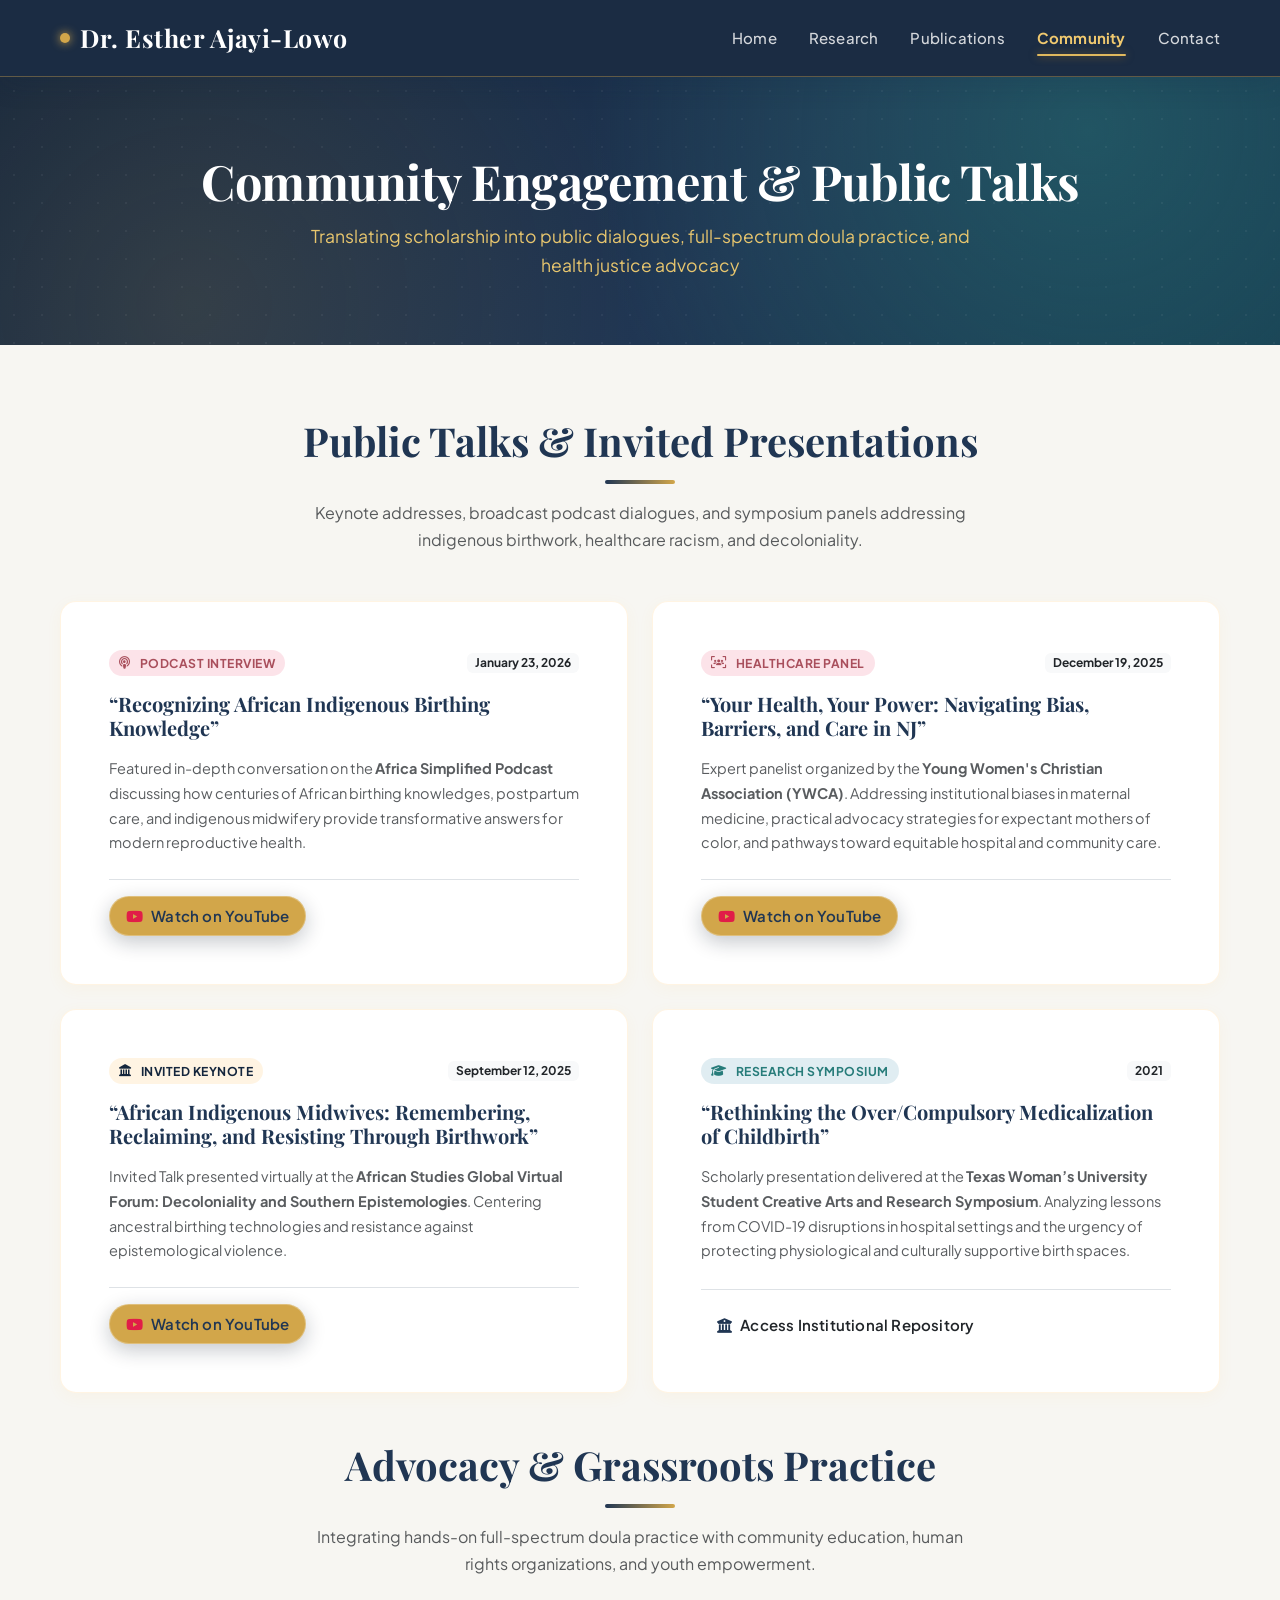
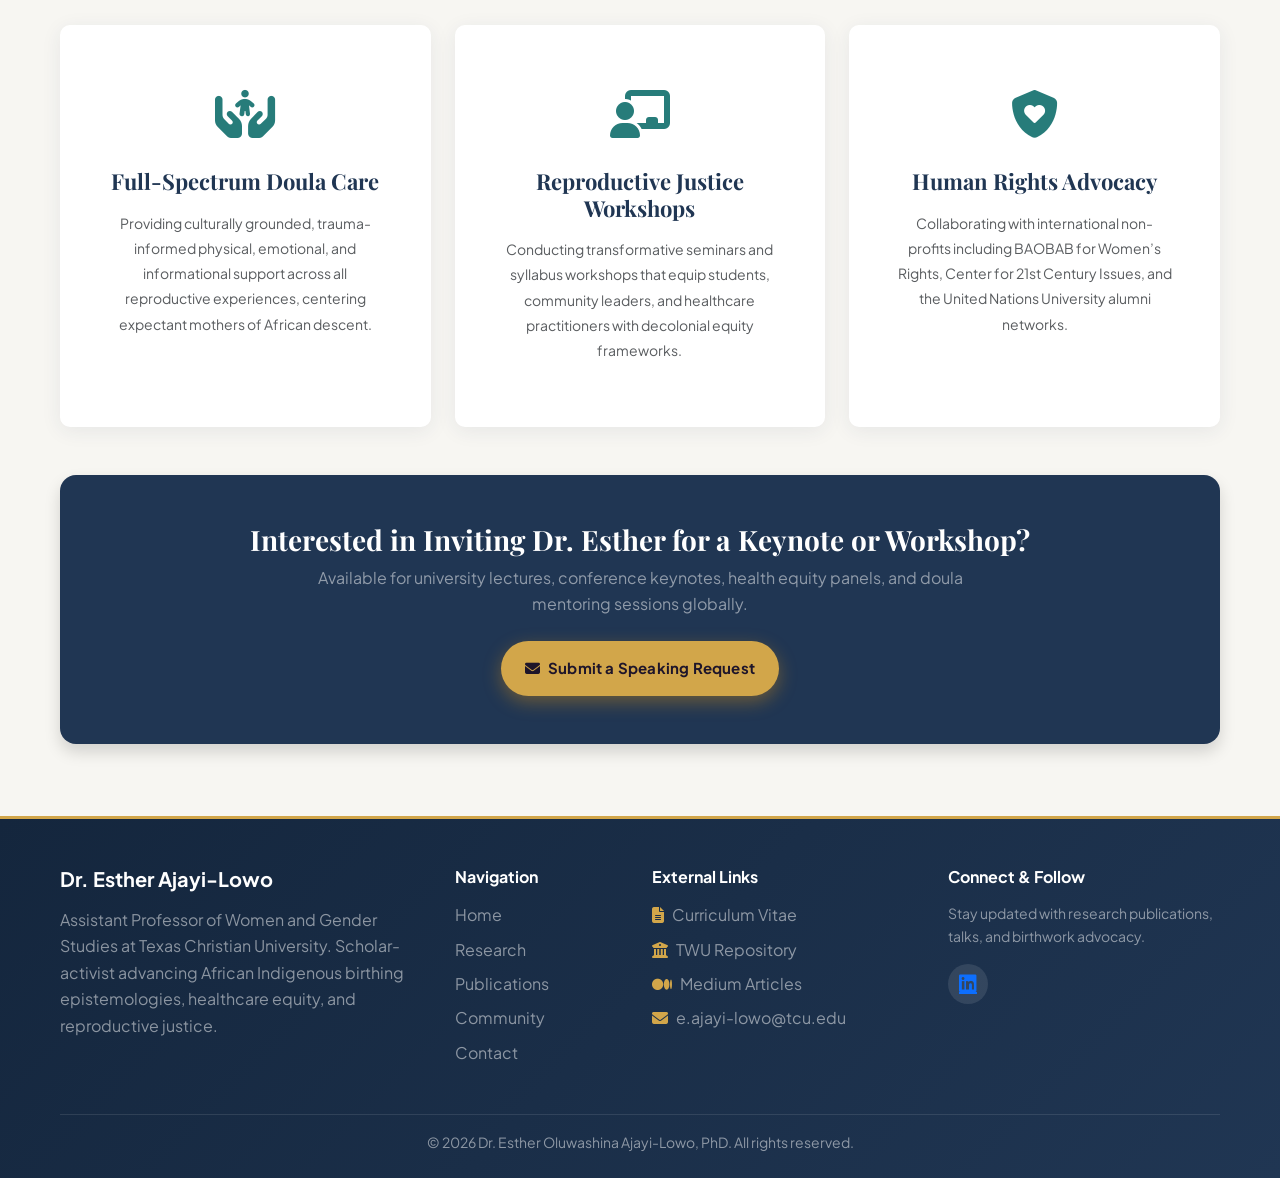
==== commit b7f5121f: "fixed fake links" ====
--- a/community-engagement.html
+++ b/community-engagement.html
@@ -371,23 +371,6 @@
 								title="LinkedIn Profile"
 								><i class="fab fa-linkedin"></i
 							></a>
-							<!-- GUIDE: Add Twitter/X profile link below -->
-							<a href="#" aria-label="Twitter / X Profile" title="Twitter / X Profile"
-								><i class="fab fa-twitter"></i
-							></a>
-							<!-- GUIDE: Add Google Scholar profile link below -->
-							<a href="#" aria-label="Google Scholar Profile" title="Google Scholar Profile"
-								><i class="fab fa-google-scholar"></i
-							></a>
-							<!-- GUIDE: Add YouTube channel / video link below -->
-							<a
-								href="https://www.youtube.com/watch?v=zsq3q0yN4SU"
-								target="_blank"
-								rel="noopener noreferrer"
-								aria-label="Featured Talk on YouTube"
-								title="Featured Talk on YouTube"
-								><i class="fab fa-youtube"></i
-							></a>
 						</div>
 					</div>
 				</div>
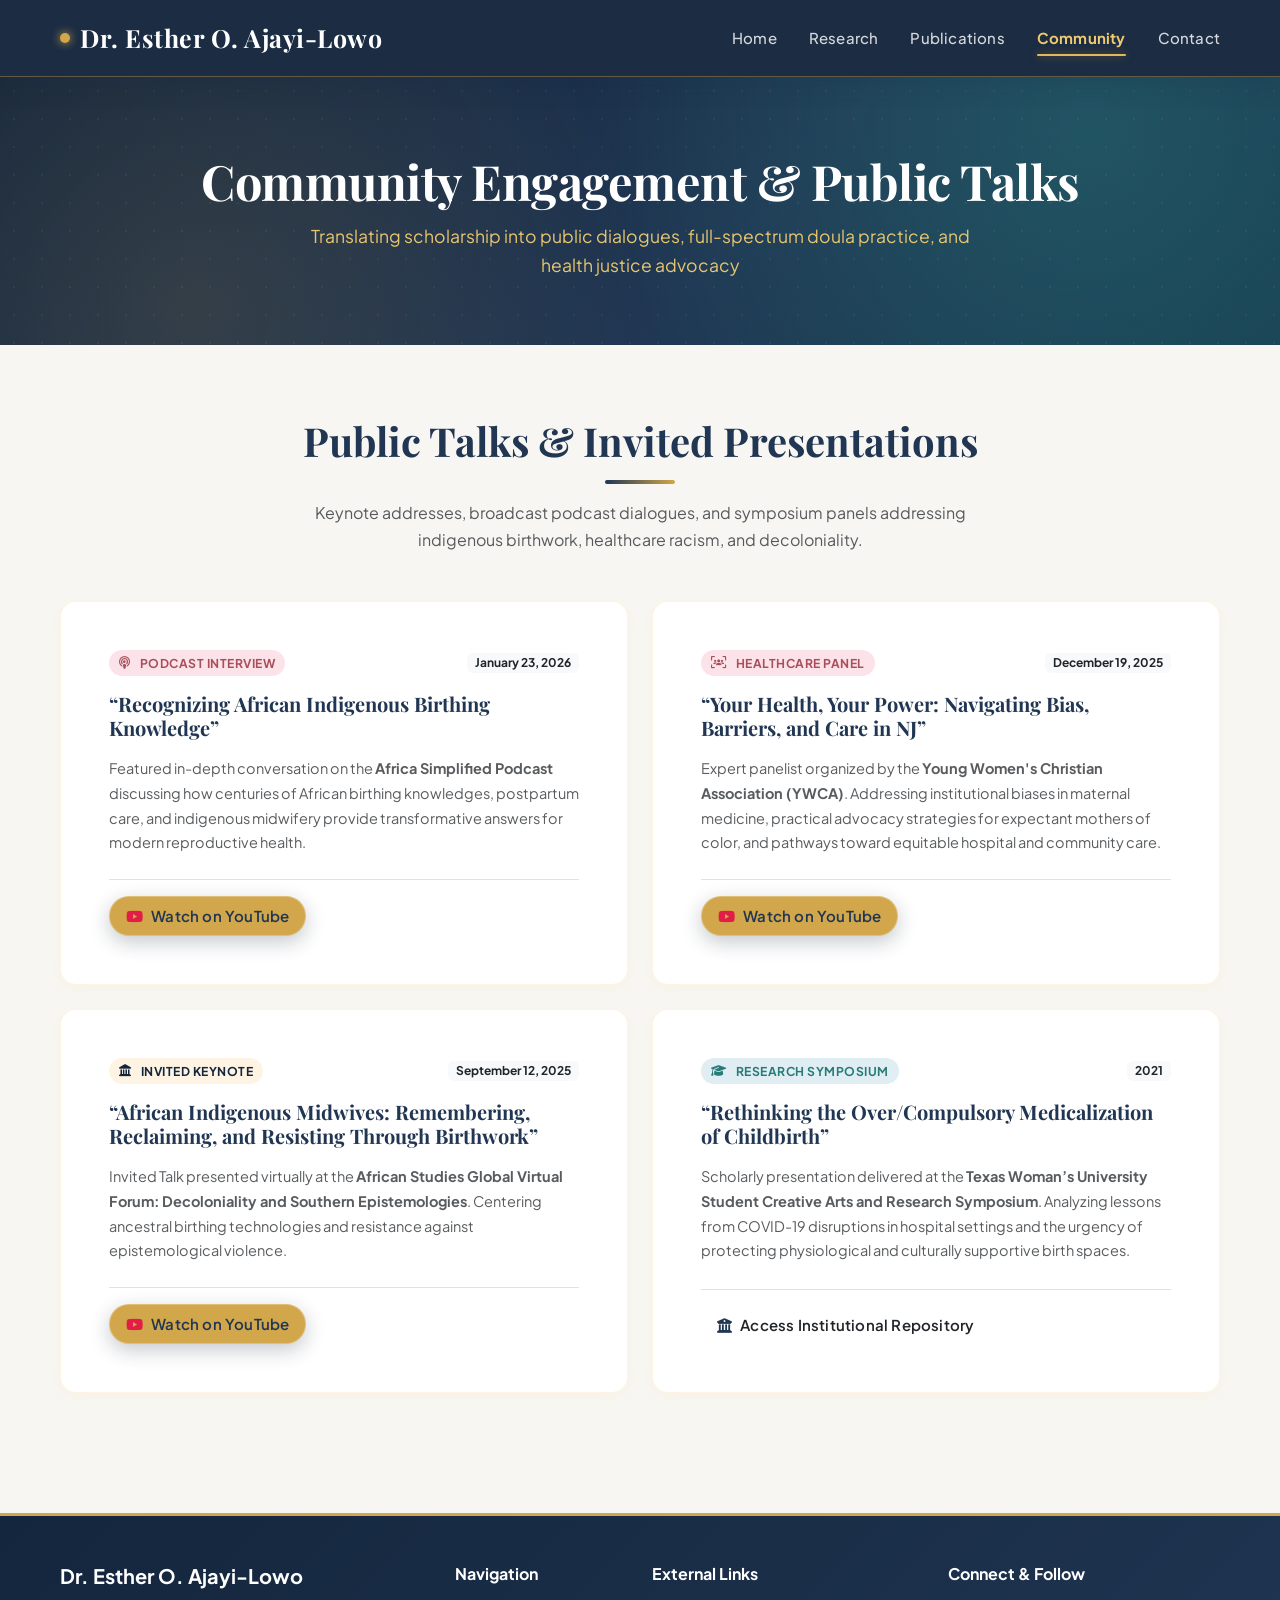
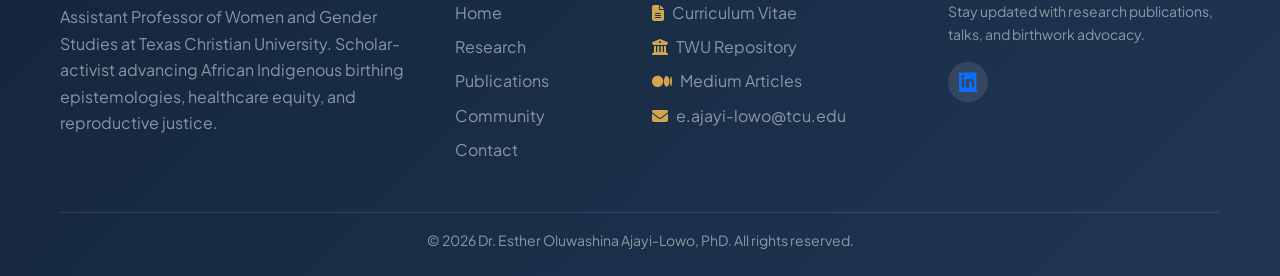
==== commit 9d5f615e: "did some changes requested of us" ====
--- a/community-engagement.html
+++ b/community-engagement.html
@@ -23,12 +23,12 @@
 		<!-- Navigation -->
 		<nav class="my-navbar nav-bar">
 			<div class="nav-container">
-				<a href="index.html" class="logo">Dr. Esther Ajayi-Lowo</a>
+				<a href="index.html" class="logo">Dr. Esther O. Ajayi-Lowo</a>
 				<div class="nav-menu">
-					<a href="index.html" class="nav-link">Home</a>
+					<a href="index.html" class="nav-link active" aria-current="page">Home</a>
 					<a href="research.html" class="nav-link">Research</a>
 					<a href="publications.html" class="nav-link">Publications</a>
-					<a href="community-engagement.html" class="nav-link active" aria-current="page">Community</a>
+					<a href="community-engagement.html" class="nav-link">Community</a>
 					<a href="contact.html" class="nav-link">Contact</a>
 				</div>
 				<div class="hamburger">
@@ -202,67 +202,10 @@
 					</div>
 				</div>
 
-				<!-- Section: Community Birthwork & Advocacy Initiatives -->
-				<div class="mt-5">
-					<div class="section-header text-center mb-5">
-						<h2 class="display-6 fw-bold">Advocacy &amp; Grassroots Practice</h2>
-						<div class="underline"></div>
-						<p class="text-muted mt-3 mx-auto" style="max-width: 680px">
-							Integrating hands-on full-spectrum doula practice with community education, human rights
-							organizations, and youth empowerment.
-						</p>
-					</div>
-
-					<div class="row g-4">
-						<div class="col-12 col-md-4">
-							<div class="about-card h-100 p-4 p-lg-5 text-center">
-								<div class="card-icon mb-3"><i class="fas fa-hands-holding-child"></i></div>
-								<h3 class="h5 fw-bold text-primary mb-3">Full-Spectrum Doula Care</h3>
-								<p class="text-muted small">
-									Providing culturally grounded, trauma-informed physical, emotional, and
-									informational support across all reproductive experiences, centering expectant
-									mothers of African descent.
-								</p>
-							</div>
-						</div>
-						<div class="col-12 col-md-4">
-							<div class="about-card h-100 p-4 p-lg-5 text-center">
-								<div class="card-icon mb-3"><i class="fas fa-chalkboard-user"></i></div>
-								<h3 class="h5 fw-bold text-primary mb-3">Reproductive Justice Workshops</h3>
-								<p class="text-muted small">
-									Conducting transformative seminars and syllabus workshops that equip students,
-									community leaders, and healthcare practitioners with decolonial equity
-									frameworks.
-								</p>
-							</div>
-						</div>
-						<div class="col-12 col-md-4">
-							<div class="about-card h-100 p-4 p-lg-5 text-center">
-								<div class="card-icon mb-3"><i class="fas fa-shield-heart"></i></div>
-								<h3 class="h5 fw-bold text-primary mb-3">Human Rights Advocacy</h3>
-								<p class="text-muted small">
-									Collaborating with international non-profits including BAOBAB for Women’s
-									Rights, Center for 21st Century Issues, and the United Nations University
-									alumni networks.
-								</p>
-							</div>
-						</div>
-					</div>
-				</div>
-
-				<!-- Invite / Speaking Engagement Banner -->
-				<div class="card border-0 rounded-4 bg-primary text-white p-4 p-md-5 text-center shadow mt-5">
-					<h3 class="fw-bold mb-2">Interested in Inviting Dr. Esther for a Keynote or Workshop?</h3>
-					<p class="text-white-50 mx-auto mb-4" style="max-width: 650px">
-						Available for university lectures, conference keynotes, health equity panels, and doula mentoring
-						sessions globally.
-					</p>
-					<div>
-						<a href="contact.html" class="btn btn-accent px-4 py-3">
-							<i class="fas fa-envelope me-2"></i>Submit a Speaking Request
-						</a>
-					</div>
-				</div>
+				
+
+				
+				
 			</div>
 		</main>
 
@@ -272,7 +215,7 @@
 				<div class="row g-4 pb-4">
 					<!-- Brand & Bio Summary -->
 					<div class="col-12 col-md-5 col-lg-4">
-						<h4 class="h5 fw-bold text-white mb-3">Dr. Esther Ajayi-Lowo</h4>
+						<h4 class="h5 fw-bold text-white mb-3">Dr. Esther O. Ajayi-Lowo</h4>
 						<p class="text-white-50 pe-lg-4">
 							Assistant Professor of Women and Gender Studies at Texas Christian University.
 							Scholar-activist advancing African Indigenous birthing epistemologies, healthcare equity, and
@@ -369,7 +312,7 @@
 								rel="noopener noreferrer"
 								aria-label="LinkedIn Profile"
 								title="LinkedIn Profile"
-								><i class="fab fa-linkedin"></i
+								><igit class="fab fa-linkedin"></igit st
 							></a>
 						</div>
 					</div>
--- a/index.css
+++ b/index.css
@@ -170,7 +170,8 @@
 	background:
 		radial-gradient(circle at 85% 20%, rgba(39, 124, 122, 0.5) 0%, transparent 45%),
 		radial-gradient(circle at 10% 85%, rgba(210, 166, 74, 0.16) 0%, transparent 40%),
-		radial-gradient(circle at 50% 50%, rgba(52, 84, 119, 0.52) 0%, transparent 60%), linear-gradient(135deg, #14263d 0%, #203653 58%, #183b50 100%);
+		radial-gradient(circle at 50% 50%, rgba(52, 84, 119, 0.52) 0%, transparent 60%),
+		linear-gradient(135deg, #14263d 0%, #203653 58%, #183b50 100%);
 	color: var(--white);
 	padding: 90px 0 80px;
 	position: relative;
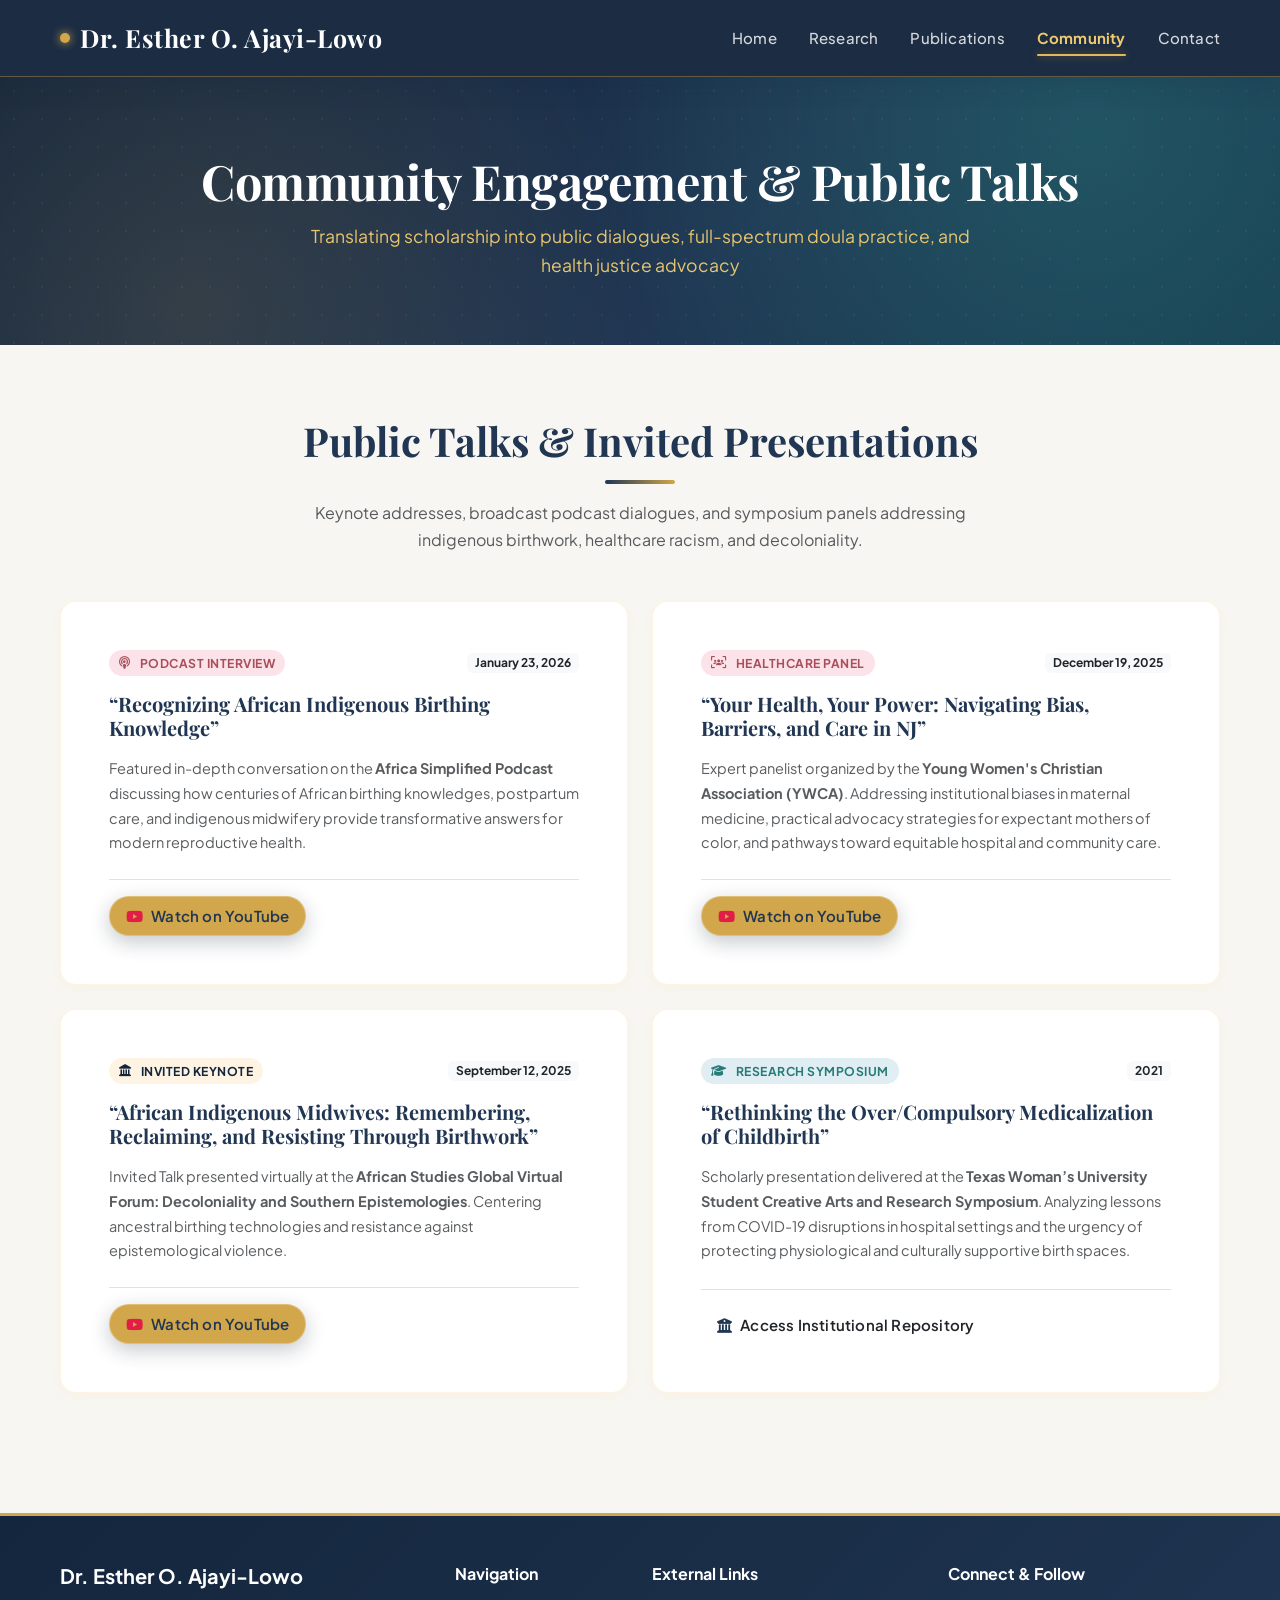
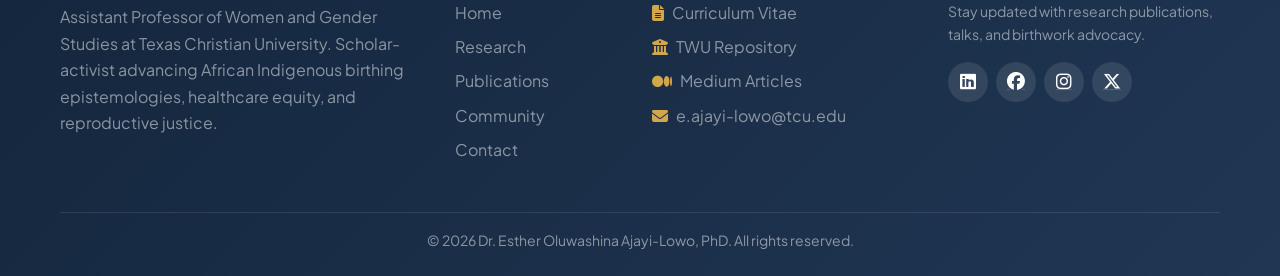
==== commit 8dcb6c16: "updated x icon and also added upcoming events and Gallery section" ====
--- a/community-engagement.html
+++ b/community-engagement.html
@@ -1,303 +1,312 @@
 <!doctype html>
 <html lang="en">
-	<head>
-		<meta charset="UTF-8" />
-		<meta name="viewport" content="width=device-width, initial-scale=1.0" />
-		<title>Community Engagement &amp; Public Talks | Dr. Esther Oluwashina Ajayi-Lowo</title>
-		<!-- Google Fonts -->
-		<link rel="preconnect" href="https://fonts.googleapis.com" />
-		<link rel="preconnect" href="https://fonts.gstatic.com" crossorigin />
-		<link
-			href="https://fonts.googleapis.com/css2?family=Playfair+Display:ital,wght@0,400..900;1,400..900&family=Plus+Jakarta+Sans:ital,wght@0,300..800;1,300..800&display=swap"
-			rel="stylesheet" />
-		<!-- Bootstrap 5 CSS -->
-		<link
-			href="https://cdn.jsdelivr.net/npm/bootstrap@5.3.8/dist/css/bootstrap.min.css"
-			rel="stylesheet"
-			integrity="sha384-sRIl4kxILFvY47J16cr9ZwB07vP4J8+LH7qKQnuqkuIAvNWLzeN8tE5YBujZqJLB"
-			crossorigin="anonymous" />
-		<link rel="stylesheet" href="https://cdnjs.cloudflare.com/ajax/libs/font-awesome/6.4.0/css/all.min.css" />
-		<link rel="stylesheet" href="./index.css" />
-	</head>
-	<body>
-		<!-- Navigation -->
-		<nav class="my-navbar nav-bar">
-			<div class="nav-container">
-				<a href="index.html" class="logo">Dr. Esther O. Ajayi-Lowo</a>
-				<div class="nav-menu">
-					<a href="index.html" class="nav-link active" aria-current="page">Home</a>
-					<a href="research.html" class="nav-link">Research</a>
-					<a href="publications.html" class="nav-link">Publications</a>
-					<a href="community-engagement.html" class="nav-link">Community</a>
-					<a href="contact.html" class="nav-link">Contact</a>
-				</div>
-				<div class="hamburger">
-					<span></span>
-					<span></span>
-					<span></span>
-				</div>
-			</div>
-		</nav>
-
-		<!-- Page Header -->
-		<section class="page-header">
-			<div class="container">
-				<h1>Community Engagement &amp; Public Talks</h1>
-				<p class="breadcrumb-text">
-					Translating scholarship into public dialogues, full-spectrum doula practice, and health justice advocacy
-				</p>
-			</div>
-		</section>
-
-		<!-- Main Content -->
-		<main class="page-content py-5">
-			<div class="container py-lg-4">
-				<!-- Section: Featured Public Talks & Broadcasts -->
-				<div class="mb-5">
-					<div class="section-header text-center mb-5">
-						<h2 class="display-6 fw-bold">Public Talks &amp; Invited Presentations</h2>
-						<div class="underline"></div>
-						<p class="text-muted mt-3 mx-auto" style="max-width: 680px">
-							Keynote addresses, broadcast podcast dialogues, and symposium panels addressing indigenous
-							birthwork, healthcare racism, and decoloniality.
-						</p>
-					</div>
-
-					<!-- =================================================================
+  <head>
+    <meta charset="UTF-8" />
+    <meta name="viewport" content="width=device-width, initial-scale=1.0" />
+    <title>Community Engagement &amp; Public Talks | Dr. Esther Oluwashina Ajayi-Lowo</title>
+    <!-- Google Fonts -->
+    <link rel="preconnect" href="https://fonts.googleapis.com" />
+    <link rel="preconnect" href="https://fonts.gstatic.com" crossorigin />
+    <link
+      href="https://fonts.googleapis.com/css2?family=Playfair+Display:ital,wght@0,400..900;1,400..900&family=Plus+Jakarta+Sans:ital,wght@0,300..800;1,300..800&display=swap"
+      rel="stylesheet"
+    />
+    <!-- Bootstrap 5 CSS -->
+    <link
+      href="https://cdn.jsdelivr.net/npm/bootstrap@5.3.8/dist/css/bootstrap.min.css"
+      rel="stylesheet"
+      integrity="sha384-sRIl4kxILFvY47J16cr9ZwB07vP4J8+LH7qKQnuqkuIAvNWLzeN8tE5YBujZqJLB"
+      crossorigin="anonymous"
+    />
+    <link
+      rel="stylesheet"
+      href="https://cdnjs.cloudflare.com/ajax/libs/font-awesome/6.5.2/css/all.min.css"
+    />
+    <link rel="stylesheet" href="./index.css" />
+  </head>
+  <body>
+    <!-- Navigation -->
+    <nav class="my-navbar nav-bar">
+      <div class="nav-container">
+        <a href="index.html" class="logo">Dr. Esther O. Ajayi-Lowo</a>
+        <div class="nav-menu">
+          <a href="index.html" class="nav-link active" aria-current="page">Home</a>
+          <a href="research.html" class="nav-link">Research</a>
+          <a href="publications.html" class="nav-link">Publications</a>
+          <a href="community-engagement.html" class="nav-link">Community</a>
+          <a href="contact.html" class="nav-link">Contact</a>
+        </div>
+        <div class="hamburger">
+          <span></span>
+          <span></span>
+          <span></span>
+        </div>
+      </div>
+    </nav>
+
+    <!-- Page Header -->
+    <section class="page-header">
+      <div class="container">
+        <h1>Community Engagement &amp; Public Talks</h1>
+        <p class="breadcrumb-text">
+          Translating scholarship into public dialogues, full-spectrum doula practice, and health
+          justice advocacy
+        </p>
+      </div>
+    </section>
+
+    <!-- Main Content -->
+    <main class="page-content py-5">
+      <div class="container py-lg-4">
+        <!-- Section: Featured Public Talks & Broadcasts -->
+        <div class="mb-5">
+          <div class="section-header text-center mb-5">
+            <h2 class="display-6 fw-bold">Public Talks &amp; Invited Presentations</h2>
+            <div class="underline"></div>
+            <p class="text-muted mt-3 mx-auto" style="max-width: 680px">
+              Keynote addresses, broadcast podcast dialogues, and symposium panels addressing
+              indigenous birthwork, healthcare racism, and decoloniality.
+            </p>
+          </div>
+
+          <!-- =================================================================
 					     GUIDE: HOW TO ADD NEW TALKS & RECORDINGS
 					     To add an invited lecture, panel, or podcast:
 					     1. Duplicate a .talk-card block below.
 					     2. Update the badge, title, organizer, and date.
 					     3. Update the href="..." link with your YouTube, podcast, or institutional URL.
 					================================================================== -->
-					<div class="row g-4 mb-5">
-						<!-- Talk 1 -->
-						<div class="col-12 col-lg-6">
-							<div class="community-card h-100 p-4 p-md-5">
-								<div class="d-flex align-items-center justify-content-between mb-3">
-									<span class="pub-badge pub-badge-talk"
-										><i class="fas fa-podcast me-1"></i> Podcast Interview</span
-									>
-									<span class="badge bg-light text-dark fw-bold">January 23, 2026</span>
-								</div>
-								<h3 class="h4 fw-bold mb-3">“Recognizing African Indigenous Birthing Knowledge”</h3>
-								<p class="text-muted mb-4">
-									Featured in-depth conversation on the
-									<strong>Africa Simplified Podcast</strong> discussing how centuries of African
-									birthing knowledges, postpartum care, and indigenous midwifery provide
-									transformative answers for modern reproductive health.
-								</p>
-								<div class="mt-auto pt-3 border-top">
-									<!-- GUIDE: Link to podcast recording -->
-									<a
-										href="https://www.youtube.com/watch?v=A_8p6YwdIfM"
-										target="_blank"
-										rel="noopener noreferrer"
-										class="btn btn-primary btn-sm px-3 py-2 rounded-pill">
-										<i class="fab fa-youtube me-2 text-danger"></i>Watch on YouTube
-									</a>
-								</div>
-							</div>
-						</div>
-
-						<!-- Talk 2 -->
-						<div class="col-12 col-lg-6">
-							<div class="community-card h-100 p-4 p-md-5">
-								<div class="d-flex align-items-center justify-content-between mb-3">
-									<span class="pub-badge pub-badge-talk"
-										><i class="fas fa-users-viewfinder me-1"></i> Healthcare Panel</span
-									>
-									<span class="badge bg-light text-dark fw-bold">December 19, 2025</span>
-								</div>
-								<h3 class="h4 fw-bold mb-3">
-									“Your Health, Your Power: Navigating Bias, Barriers, and Care in NJ”
-								</h3>
-								<p class="text-muted mb-4">
-									Expert panelist organized by the
-									<strong>Young Women's Christian Association (YWCA)</strong>. Addressing
-									institutional biases in maternal medicine, practical advocacy strategies for
-									expectant mothers of color, and pathways toward equitable hospital and
-									community care.
-								</p>
-								<div class="mt-auto pt-3 border-top">
-									<!-- GUIDE: Link to panel recording -->
-									<a
-										href="https://www.youtube.com/watch?v=FCJw8Y1IJxU"
-										target="_blank"
-										rel="noopener noreferrer"
-										class="btn btn-primary btn-sm px-3 py-2 rounded-pill">
-										<i class="fab fa-youtube me-2 text-danger"></i>Watch on YouTube
-									</a>
-								</div>
-							</div>
-						</div>
-
-						<!-- Talk 3 -->
-						<div class="col-12 col-lg-6">
-							<div class="community-card h-100 p-4 p-md-5">
-								<div class="d-flex align-items-center justify-content-between mb-3">
-									<span class="pub-badge pub-badge-journal"
-										><i class="fas fa-landmark me-1"></i> Invited Keynote</span
-									>
-									<span class="badge bg-light text-dark fw-bold">September 12, 2025</span>
-								</div>
-								<h3 class="h4 fw-bold mb-3">
-									“African Indigenous Midwives: Remembering, Reclaiming, and Resisting Through
-									Birthwork”
-								</h3>
-								<p class="text-muted mb-4">
-									Invited Talk presented virtually at the
-									<strong
-										>African Studies Global Virtual Forum: Decoloniality and Southern
-										Epistemologies</strong
-									>. Centering ancestral birthing technologies and resistance against
-									epistemological violence.
-								</p>
-								<div class="mt-auto pt-3 border-top">
-									<!-- GUIDE: Link to virtual forum recording -->
-									<a
-										href="https://www.youtube.com/watch?v=zsq3q0yN4SU"
-										target="_blank"
-										rel="noopener noreferrer"
-										class="btn btn-primary btn-sm px-3 py-2 rounded-pill">
-										<i class="fab fa-youtube me-2 text-danger"></i>Watch on YouTube
-									</a>
-								</div>
-							</div>
-						</div>
-
-						<!-- Talk 4 -->
-						<div class="col-12 col-lg-6">
-							<div class="community-card h-100 p-4 p-md-5">
-								<div class="d-flex align-items-center justify-content-between mb-3">
-									<span class="pub-badge pub-badge-chapter"
-										><i class="fas fa-graduation-cap me-1"></i> Research Symposium</span
-									>
-									<span class="badge bg-light text-dark fw-bold">2021</span>
-								</div>
-								<h3 class="h4 fw-bold mb-3">
-									“Rethinking the Over/Compulsory Medicalization of Childbirth”
-								</h3>
-								<p class="text-muted mb-4">
-									Scholarly presentation delivered at the
-									<strong
-										>Texas Woman’s University Student Creative Arts and Research
-										Symposium</strong
-									>. Analyzing lessons from COVID-19 disruptions in hospital settings and the
-									urgency of protecting physiological and culturally supportive birth spaces.
-								</p>
-								<div class="mt-auto pt-3 border-top">
-									<!-- GUIDE: Link to symposium presentation repository -->
-									<a
-										href="https://twu-ir.tdl.org/handle/11274/12696"
-										target="_blank"
-										rel="noopener noreferrer"
-										class="btn btn-outline-dark btn-sm px-3 py-2 rounded-pill">
-										<i class="fas fa-university me-2 text-primary"></i>Access
-										Institutional Repository
-									</a>
-								</div>
-							</div>
-						</div>
-					</div>
-				</div>
-
-				
-
-				
-				
-			</div>
-		</main>
-
-		<!-- Footer -->
-		<footer class="footer pt-5 pb-4">
-			<div class="container">
-				<div class="row g-4 pb-4">
-					<!-- Brand & Bio Summary -->
-					<div class="col-12 col-md-5 col-lg-4">
-						<h4 class="h5 fw-bold text-white mb-3">Dr. Esther O. Ajayi-Lowo</h4>
-						<p class="text-white-50 pe-lg-4">
-							Assistant Professor of Women and Gender Studies at Texas Christian University.
-							Scholar-activist advancing African Indigenous birthing epistemologies, healthcare equity, and
-							reproductive justice.
-						</p>
-					</div>
-
-					<!-- Quick Links -->
-					<div class="col-6 col-md-3 col-lg-2">
-						<h5 class="h6 fw-bold text-white mb-3">Navigation</h5>
-						<ul class="list-unstyled mb-0">
-							<li class="mb-2"><a href="index.html" class="text-white-50 text-decoration-none">Home</a></li>
-							<li class="mb-2">
-								<a href="research.html" class="text-white-50 text-decoration-none">Research</a>
-							</li>
-							<li class="mb-2">
-								<a href="publications.html" class="text-white-50 text-decoration-none"
-									>Publications</a
-								>
-							</li>
-							<li class="mb-2">
-								<a href="community-engagement.html" class="text-white-50 text-decoration-none"
-									>Community</a
-								>
-							</li>
-							<li class="mb-2">
-								<a href="contact.html" class="text-white-50 text-decoration-none">Contact</a>
-							</li>
-						</ul>
-					</div>
-
-					<!-- External Academic Resources & Guides -->
-					<div class="col-6 col-md-4 col-lg-3">
-						<h5 class="h6 fw-bold text-white mb-3">External Links</h5>
-						<!-- =================================================================
+          <div class="row g-4 mb-5">
+            <!-- Talk 1 -->
+            <div class="col-12 col-lg-6">
+              <div class="community-card h-100 p-4 p-md-5">
+                <div class="d-flex align-items-center justify-content-between mb-3">
+                  <span class="pub-badge pub-badge-talk"
+                    ><i class="fas fa-podcast me-1"></i> Podcast Interview</span
+                  >
+                  <span class="badge bg-light text-dark fw-bold">January 23, 2026</span>
+                </div>
+                <h3 class="h4 fw-bold mb-3">“Recognizing African Indigenous Birthing Knowledge”</h3>
+                <p class="text-muted mb-4">
+                  Featured in-depth conversation on the
+                  <strong>Africa Simplified Podcast</strong> discussing how centuries of African
+                  birthing knowledges, postpartum care, and indigenous midwifery provide
+                  transformative answers for modern reproductive health.
+                </p>
+                <div class="mt-auto pt-3 border-top">
+                  <!-- GUIDE: Link to podcast recording -->
+                  <a
+                    href="https://www.youtube.com/watch?v=A_8p6YwdIfM"
+                    target="_blank"
+                    rel="noopener noreferrer"
+                    class="btn btn-primary btn-sm px-3 py-2 rounded-pill"
+                  >
+                    <i class="fab fa-youtube me-2 text-danger"></i>Watch on YouTube
+                  </a>
+                </div>
+              </div>
+            </div>
+
+            <!-- Talk 2 -->
+            <div class="col-12 col-lg-6">
+              <div class="community-card h-100 p-4 p-md-5">
+                <div class="d-flex align-items-center justify-content-between mb-3">
+                  <span class="pub-badge pub-badge-talk"
+                    ><i class="fas fa-users-viewfinder me-1"></i> Healthcare Panel</span
+                  >
+                  <span class="badge bg-light text-dark fw-bold">December 19, 2025</span>
+                </div>
+                <h3 class="h4 fw-bold mb-3">
+                  “Your Health, Your Power: Navigating Bias, Barriers, and Care in NJ”
+                </h3>
+                <p class="text-muted mb-4">
+                  Expert panelist organized by the
+                  <strong>Young Women's Christian Association (YWCA)</strong>. Addressing
+                  institutional biases in maternal medicine, practical advocacy strategies for
+                  expectant mothers of color, and pathways toward equitable hospital and community
+                  care.
+                </p>
+                <div class="mt-auto pt-3 border-top">
+                  <!-- GUIDE: Link to panel recording -->
+                  <a
+                    href="https://www.youtube.com/watch?v=FCJw8Y1IJxU"
+                    target="_blank"
+                    rel="noopener noreferrer"
+                    class="btn btn-primary btn-sm px-3 py-2 rounded-pill"
+                  >
+                    <i class="fab fa-youtube me-2 text-danger"></i>Watch on YouTube
+                  </a>
+                </div>
+              </div>
+            </div>
+
+            <!-- Talk 3 -->
+            <div class="col-12 col-lg-6">
+              <div class="community-card h-100 p-4 p-md-5">
+                <div class="d-flex align-items-center justify-content-between mb-3">
+                  <span class="pub-badge pub-badge-journal"
+                    ><i class="fas fa-landmark me-1"></i> Invited Keynote</span
+                  >
+                  <span class="badge bg-light text-dark fw-bold">September 12, 2025</span>
+                </div>
+                <h3 class="h4 fw-bold mb-3">
+                  “African Indigenous Midwives: Remembering, Reclaiming, and Resisting Through
+                  Birthwork”
+                </h3>
+                <p class="text-muted mb-4">
+                  Invited Talk presented virtually at the
+                  <strong
+                    >African Studies Global Virtual Forum: Decoloniality and Southern
+                    Epistemologies</strong
+                  >. Centering ancestral birthing technologies and resistance against
+                  epistemological violence.
+                </p>
+                <div class="mt-auto pt-3 border-top">
+                  <!-- GUIDE: Link to virtual forum recording -->
+                  <a
+                    href="https://www.youtube.com/watch?v=zsq3q0yN4SU"
+                    target="_blank"
+                    rel="noopener noreferrer"
+                    class="btn btn-primary btn-sm px-3 py-2 rounded-pill"
+                  >
+                    <i class="fab fa-youtube me-2 text-danger"></i>Watch on YouTube
+                  </a>
+                </div>
+              </div>
+            </div>
+
+            <!-- Talk 4 -->
+            <div class="col-12 col-lg-6">
+              <div class="community-card h-100 p-4 p-md-5">
+                <div class="d-flex align-items-center justify-content-between mb-3">
+                  <span class="pub-badge pub-badge-chapter"
+                    ><i class="fas fa-graduation-cap me-1"></i> Research Symposium</span
+                  >
+                  <span class="badge bg-light text-dark fw-bold">2021</span>
+                </div>
+                <h3 class="h4 fw-bold mb-3">
+                  “Rethinking the Over/Compulsory Medicalization of Childbirth”
+                </h3>
+                <p class="text-muted mb-4">
+                  Scholarly presentation delivered at the
+                  <strong
+                    >Texas Woman’s University Student Creative Arts and Research Symposium</strong
+                  >. Analyzing lessons from COVID-19 disruptions in hospital settings and the
+                  urgency of protecting physiological and culturally supportive birth spaces.
+                </p>
+                <div class="mt-auto pt-3 border-top">
+                  <!-- GUIDE: Link to symposium presentation repository -->
+                  <a
+                    href="https://twu-ir.tdl.org/handle/11274/12696"
+                    target="_blank"
+                    rel="noopener noreferrer"
+                    class="btn btn-outline-dark btn-sm px-3 py-2 rounded-pill"
+                  >
+                    <i class="fas fa-university me-2 text-primary"></i>Access Institutional
+                    Repository
+                  </a>
+                </div>
+              </div>
+            </div>
+          </div>
+        </div>
+      </div>
+    </main>
+
+    <!-- Footer -->
+    <footer class="footer pt-5 pb-4">
+      <div class="container">
+        <div class="row g-4 pb-4">
+          <!-- Brand & Bio Summary -->
+          <div class="col-12 col-md-5 col-lg-4">
+            <h4 class="h5 fw-bold text-white mb-3">Dr. Esther O. Ajayi-Lowo</h4>
+            <p class="text-white-50 pe-lg-4">
+              Assistant Professor of Women and Gender Studies at Texas Christian University.
+              Scholar-activist advancing African Indigenous birthing epistemologies, healthcare
+              equity, and reproductive justice.
+            </p>
+          </div>
+
+          <!-- Quick Links -->
+          <div class="col-6 col-md-3 col-lg-2">
+            <h5 class="h6 fw-bold text-white mb-3">Navigation</h5>
+            <ul class="list-unstyled mb-0">
+              <li class="mb-2">
+                <a href="index.html" class="text-white-50 text-decoration-none">Home</a>
+              </li>
+              <li class="mb-2">
+                <a href="research.html" class="text-white-50 text-decoration-none">Research</a>
+              </li>
+              <li class="mb-2">
+                <a href="publications.html" class="text-white-50 text-decoration-none"
+                  >Publications</a
+                >
+              </li>
+              <li class="mb-2">
+                <a href="community-engagement.html" class="text-white-50 text-decoration-none"
+                  >Community</a
+                >
+              </li>
+              <li class="mb-2">
+                <a href="contact.html" class="text-white-50 text-decoration-none">Contact</a>
+              </li>
+            </ul>
+          </div>
+
+          <!-- External Academic Resources & Guides -->
+          <div class="col-6 col-md-4 col-lg-3">
+            <h5 class="h6 fw-bold text-white mb-3">External Links</h5>
+            <!-- =================================================================
 						     GUIDE: EXTERNAL ACADEMIC LINKS
 						     Update or add links to institutional directories, syllabi, or profiles below.
 						================================================================== -->
-						<ul class="list-unstyled mb-0">
-							<li class="mb-2">
-								<a
-									href="https://docs.google.com/document/d/1X0JhwEbv8cHkb0I58TmnPBc52tW5GTsY/edit?usp=sharing&ouid=112978066714034917840&rtpof=true&sd=true"
-									target="_blank"
-									rel="noopener noreferrer"
-									class="text-white-50 text-decoration-none">
-									<i class="fas fa-file-text text-warning me-2"></i>Curriculum Vitae
-								</a>
-							</li>
-							<li class="mb-2">
-								<a
-									href="https://twu-ir.tdl.org/handle/11274/12696"
-									target="_blank"
-									rel="noopener noreferrer"
-									class="text-white-50 text-decoration-none">
-									<i class="fas fa-university text-warning me-2"></i>TWU Repository
-								</a>
-							</li>
-							<li class="mb-2">
-								<a
-									href="https://medium.com/@estarjayi"
-									target="_blank"
-									rel="noopener noreferrer"
-									class="text-white-50 text-decoration-none">
-									<i class="fab fa-medium text-warning me-2"></i>Medium Articles
-								</a>
-							</li>
-							<li class="mb-2">
-								<a href="mailto:e.ajayi-lowo@tcu.edu" class="text-white-50 text-decoration-none">
-									<i class="fas fa-envelope text-warning me-2"></i>e.ajayi-lowo@tcu.edu
-								</a>
-							</li>
-						</ul>
-					</div>
-
-					<!-- Social Links & Profiles -->
-					<div class="col-12 col-md-6 col-lg-3">
-						<h5 class="h6 fw-bold text-white mb-3">Connect &amp; Follow</h5>
-						<p class="text-white-50 small mb-3">
-							Stay updated with research publications, talks, and birthwork advocacy.
-						</p>
-
-						<!-- =================================================================
+            <ul class="list-unstyled mb-0">
+              <li class="mb-2">
+                <a
+                  href="https://docs.google.com/document/d/1X0JhwEbv8cHkb0I58TmnPBc52tW5GTsY/edit?usp=sharing&ouid=112978066714034917840&rtpof=true&sd=true"
+                  target="_blank"
+                  rel="noopener noreferrer"
+                  class="text-white-50 text-decoration-none"
+                >
+                  <i class="fas fa-file-text text-warning me-2"></i>Curriculum Vitae
+                </a>
+              </li>
+              <li class="mb-2">
+                <a
+                  href="https://twu-ir.tdl.org/handle/11274/12696"
+                  target="_blank"
+                  rel="noopener noreferrer"
+                  class="text-white-50 text-decoration-none"
+                >
+                  <i class="fas fa-university text-warning me-2"></i>TWU Repository
+                </a>
+              </li>
+              <li class="mb-2">
+                <a
+                  href="https://medium.com/@estarjayi"
+                  target="_blank"
+                  rel="noopener noreferrer"
+                  class="text-white-50 text-decoration-none"
+                >
+                  <i class="fab fa-medium text-warning me-2"></i>Medium Articles
+                </a>
+              </li>
+              <li class="mb-2">
+                <a href="mailto:e.ajayi-lowo@tcu.edu" class="text-white-50 text-decoration-none">
+                  <i class="fas fa-envelope text-warning me-2"></i>e.ajayi-lowo@tcu.edu
+                </a>
+              </li>
+            </ul>
+          </div>
+
+          <!-- Social Links & Profiles -->
+          <div class="col-12 col-md-6 col-lg-3">
+            <h5 class="h6 fw-bold text-white mb-3">Connect &amp; Follow</h5>
+            <p class="text-white-50 small mb-3">
+              Stay updated with research publications, talks, and birthwork advocacy.
+            </p>
+
+            <!-- =================================================================
 						     GUIDE: SOCIAL MEDIA & PROFILE LINKS
 						     To configure your social profiles, replace the '#' placeholders with your URLs:
 						     - LinkedIn: Connected to Dr. Esther's verified profile
@@ -305,29 +314,58 @@
 						     - Google Scholar: Replace '#' with e.g. "https://scholar.google.com/citations?user=..."
 						     - YouTube: Replace '#' with e.g. "https://youtube.com/@yourchannel"
 						================================================================== -->
-						<div class="social-links d-flex gap-2">
-							<a
-								href="https://www.linkedin.com/in/esther-shina-ajayi-lowo-phd"
-								target="_blank"
-								rel="noopener noreferrer"
-								aria-label="LinkedIn Profile"
-								title="LinkedIn Profile"
-								><igit class="fab fa-linkedin"></igit st
-							></a>
-						</div>
-					</div>
-				</div>
-
-				<div class="footer-bottom border-top border-white border-opacity-10 pt-3 mt-3 text-center text-white-50 small">
-					<p class="mb-0">&copy; 2026 Dr. Esther Oluwashina Ajayi-Lowo, PhD. All rights reserved.</p>
-				</div>
-			</div>
-		</footer>
-
-		<script
-			src="https://cdn.jsdelivr.net/npm/bootstrap@5.3.8/dist/js/bootstrap.bundle.min.js"
-			integrity="sha384-FKyoEForCGlyvwx9Hj09JcYn3nv7wiPVlz7YYwJrWVcXK/BmnVDxM+D2scQbITxI"
-			crossorigin="anonymous"></script>
-		<script src="./index.js"></script>
-	</body>
+            <div class="social-links d-flex gap-2">
+              <a
+                href="https://www.linkedin.com/in/esther-shina-ajayi-lowo-phd"
+                target="_blank"
+                rel="noopener noreferrer"
+                aria-label="LinkedIn Profile"
+                title="LinkedIn Profile"
+                ><i class="fab fa-linkedin"></i
+              ></a>
+              <a
+                href="https://www.facebook.com/esther.ajayilowo"
+                target="_blank"
+                rel="noopener noreferrer"
+                aria-label="Facebook Profile"
+                title="Facebook Profile"
+                ><i class="fab fa-facebook"></i
+              ></a>
+              <a
+                href="https://www.instagram.com/estarjayi/"
+                target="_blank"
+                rel="noopener noreferrer"
+                aria-label="Instagram Profile"
+                title="Instagram Profile"
+                ><i class="fab fa-instagram"></i
+              ></a>
+              <a
+                href="https://x.com/ajayilowo"
+                target="_blank"
+                rel="noopener noreferrer"
+                aria-label="X Profile"
+                title="X Profile"
+                ><i class="fab fa-x-twitter"></i
+              ></a>
+            </div>
+          </div>
+        </div>
+
+        <div
+          class="footer-bottom border-top border-white border-opacity-10 pt-3 mt-3 text-center text-white-50 small"
+        >
+          <p class="mb-0">
+            &copy; 2026 Dr. Esther Oluwashina Ajayi-Lowo, PhD. All rights reserved.
+          </p>
+        </div>
+      </div>
+    </footer>
+
+    <script
+      src="https://cdn.jsdelivr.net/npm/bootstrap@5.3.8/dist/js/bootstrap.bundle.min.js"
+      integrity="sha384-FKyoEForCGlyvwx9Hj09JcYn3nv7wiPVlz7YYwJrWVcXK/BmnVDxM+D2scQbITxI"
+      crossorigin="anonymous"
+    ></script>
+    <script src="./index.js"></script>
+  </body>
 </html>
--- a/index.css
+++ b/index.css
@@ -1,1274 +1,1286 @@
-@import url("https://fonts.googleapis.com/css2?family=Playfair+Display:ital,wght@0,400..900;1,400..900&family=Plus+Jakarta+Sans:ital,wght@0,300..800;1,300..800&display=swap");
+@import url('https://fonts.googleapis.com/css2?family=Playfair+Display:ital,wght@0,400..900;1,400..900&family=Plus+Jakarta+Sans:ital,wght@0,300..800;1,300..800&display=swap');
 
 /* ===== ROOT & GENERAL STYLES ===== */
 :root {
-	/* Bootstrap Override Tokens */
-	--bs-primary: #203653;
-	--bs-primary-rgb: 32, 54, 83;
-	--bs-secondary: #d9e3e6;
-	--bs-secondary-rgb: 217, 227, 230;
-	--bs-warning: #d2a64a;
-	--bs-warning-rgb: 210, 166, 74;
-	--bs-danger: #e11d48;
-	--bs-danger-rgb: 225, 29, 72;
-	--bs-body-font-family: "Plus Jakarta Sans", -apple-system, BlinkMacSystemFont, "Segoe UI", Roboto, sans-serif;
-	/* Custom Palette Variables */
-	--primary-color: #203653;
-	--primary-dark: #14263d;
-	--primary-light: #345477;
-	--secondary-color: #d9e3e6;
-	--secondary-light: #eff3f2;
-	--accent-color: #277c7a;
-	--accent-gold: #d2a64a;
-	--accent-gold-dark: #805d1c;
-	--accent-rose: #a94f5c;
-	--light-bg: #f7f6f2;
-	--light-bg-alt: #edf2f1;
-	--dark-text: #263344;
-	--light-text: #596777;
-	--white: #ffffff;
-	--shadow: 0 4px 20px rgba(32, 54, 83, 0.08);
-	--shadow-lg: 0 20px 40px -12px rgba(20, 38, 61, 0.28);
-	--transition: all 0.3s cubic-bezier(0.2, 0.8, 0.2, 1);
-
-	/* Typography */
-	--font-heading: "Playfair Display", Georgia, serif;
-	--font-body: "Plus Jakarta Sans", -apple-system, BlinkMacSystemFont, "Segoe UI", Roboto, sans-serif;
+  /* Bootstrap Override Tokens */
+  --bs-primary: #203653;
+  --bs-primary-rgb: 32, 54, 83;
+  --bs-secondary: #d9e3e6;
+  --bs-secondary-rgb: 217, 227, 230;
+  --bs-warning: #d2a64a;
+  --bs-warning-rgb: 210, 166, 74;
+  --bs-danger: #e11d48;
+  --bs-danger-rgb: 225, 29, 72;
+  --bs-body-font-family:
+    'Plus Jakarta Sans', -apple-system, BlinkMacSystemFont, 'Segoe UI', Roboto, sans-serif;
+  /* Custom Palette Variables */
+  --primary-color: #203653;
+  --primary-dark: #14263d;
+  --primary-light: #345477;
+  --secondary-color: #d9e3e6;
+  --secondary-light: #eff3f2;
+  --accent-color: #277c7a;
+  --accent-gold: #d2a64a;
+  --accent-gold-dark: #805d1c;
+  --accent-rose: #a94f5c;
+  --light-bg: #f7f6f2;
+  --light-bg-alt: #edf2f1;
+  --dark-text: #263344;
+  --light-text: #596777;
+  --white: #ffffff;
+  --shadow: 0 4px 20px rgba(32, 54, 83, 0.08);
+  --shadow-lg: 0 20px 40px -12px rgba(20, 38, 61, 0.28);
+  --transition: all 0.3s cubic-bezier(0.2, 0.8, 0.2, 1);
+
+  /* Typography */
+  --font-heading: 'Playfair Display', Georgia, serif;
+  --font-body:
+    'Plus Jakarta Sans', -apple-system, BlinkMacSystemFont, 'Segoe UI', Roboto, sans-serif;
 }
 
 * {
-	margin: 0;
-	padding: 0;
-	box-sizing: border-box;
+  margin: 0;
+  padding: 0;
+  box-sizing: border-box;
 }
 
 html {
-	scroll-behavior: smooth;
+  scroll-behavior: smooth;
 }
 
 body {
-	font-family: var(--font-body);
-	line-height: 1.65;
-	color: var(--dark-text);
-	background-color: var(--white);
-	-webkit-font-smoothing: antialiased;
+  font-family: var(--font-body);
+  line-height: 1.65;
+  color: var(--dark-text);
+  background-color: var(--white);
+  -webkit-font-smoothing: antialiased;
 }
 
 h1,
 h2,
 h3,
 .heading-serif {
-	font-family: var(--font-heading);
+  font-family: var(--font-heading);
 }
 
 .container {
-	max-width: 1200px;
-	margin: 0 auto;
-	padding: 0 20px;
+  max-width: 1200px;
+  margin: 0 auto;
+  padding: 0 20px;
 }
 
 /* ===== NAVIGATION ===== */
 .my-navbar {
-	background: rgba(20, 38, 61, 0.97);
-	box-shadow: 0 8px 26px rgba(20, 38, 61, 0.16);
-	position: sticky;
-	top: 0;
-	z-index: 1000;
-	backdrop-filter: blur(12px);
-	-webkit-backdrop-filter: blur(12px);
-	border-bottom: 1px solid rgba(210, 166, 74, 0.38);
+  background: rgba(20, 38, 61, 0.97);
+  box-shadow: 0 8px 26px rgba(20, 38, 61, 0.16);
+  position: sticky;
+  top: 0;
+  z-index: 1000;
+  backdrop-filter: blur(12px);
+  -webkit-backdrop-filter: blur(12px);
+  border-bottom: 1px solid rgba(210, 166, 74, 0.38);
 }
 
 .nav-container {
-	max-width: 1200px;
-	margin: 0 auto;
-	padding: 0 20px;
-	display: flex;
-	justify-content: space-between;
-	align-items: center;
-	height: 76px;
+  max-width: 1200px;
+  margin: 0 auto;
+  padding: 0 20px;
+  display: flex;
+  justify-content: space-between;
+  align-items: center;
+  height: 76px;
 }
 
 .logo {
-	font-family: var(--font-heading);
-	font-size: 25px;
-	font-weight: 700;
-	color: var(--white);
-	text-decoration: none;
-	letter-spacing: 0.5px;
-	transition: var(--transition);
-	display: flex;
-	align-items: center;
-	gap: 10px;
+  font-family: var(--font-heading);
+  font-size: 25px;
+  font-weight: 700;
+  color: var(--white);
+  text-decoration: none;
+  letter-spacing: 0.5px;
+  transition: var(--transition);
+  display: flex;
+  align-items: center;
+  gap: 10px;
 }
 
 .logo::before {
-	content: "";
-	display: inline-block;
-	width: 10px;
-	height: 10px;
-	border-radius: 50%;
-	background: var(--accent-gold);
-	box-shadow: 0 0 10px var(--accent-gold);
+  content: '';
+  display: inline-block;
+  width: 10px;
+  height: 10px;
+  border-radius: 50%;
+  background: var(--accent-gold);
+  box-shadow: 0 0 10px var(--accent-gold);
 }
 
 .logo:hover {
-	color: var(--accent-gold);
+  color: var(--accent-gold);
 }
 
 .nav-menu {
-	display: flex;
-	gap: 32px;
-	align-items: center;
+  display: flex;
+  gap: 32px;
+  align-items: center;
 }
 
 .nav-link {
-	color: rgba(255, 255, 255, 0.82);
-	text-decoration: none;
-	font-weight: 500;
-	transition: var(--transition);
-	position: relative;
-	font-size: 15px;
-	letter-spacing: 0.2px;
+  color: rgba(255, 255, 255, 0.82);
+  text-decoration: none;
+  font-weight: 500;
+  transition: var(--transition);
+  position: relative;
+  font-size: 15px;
+  letter-spacing: 0.2px;
 }
 
 .nav-link:hover,
 .nav-link.active {
-	color: #f0c96f !important;
-	font-weight: 700;
+  color: #f0c96f !important;
+  font-weight: 700;
 }
 
 .nav-link.active::after {
-	content: "";
-	position: absolute;
-	bottom: -6px;
-	left: 0;
-	width: 100%;
-	height: 2.5px;
-	background: #e0b95e;
-	border-radius: 2px;
-	box-shadow: 0 0 8px rgba(245, 158, 11, 0.5);
+  content: '';
+  position: absolute;
+  bottom: -6px;
+  left: 0;
+  width: 100%;
+  height: 2.5px;
+  background: #e0b95e;
+  border-radius: 2px;
+  box-shadow: 0 0 8px rgba(245, 158, 11, 0.5);
 }
 
 .hamburger {
-	display: none;
-	flex-direction: column;
-	cursor: pointer;
+  display: none;
+  flex-direction: column;
+  cursor: pointer;
 }
 
 .hamburger span {
-	width: 26px;
-	height: 3px;
-	background: var(--white);
-	margin: 4px 0;
-	border-radius: 2px;
-	transition: var(--transition);
+  width: 26px;
+  height: 3px;
+  background: var(--white);
+  margin: 4px 0;
+  border-radius: 2px;
+  transition: var(--transition);
 }
 
 /* ===== HERO SECTION ===== */
 .hero-section {
-	background:
-		radial-gradient(circle at 85% 20%, rgba(39, 124, 122, 0.5) 0%, transparent 45%),
-		radial-gradient(circle at 10% 85%, rgba(210, 166, 74, 0.16) 0%, transparent 40%),
-		radial-gradient(circle at 50% 50%, rgba(52, 84, 119, 0.52) 0%, transparent 60%),
-		linear-gradient(135deg, #14263d 0%, #203653 58%, #183b50 100%);
-	color: var(--white);
-	padding: 90px 0 80px;
-	position: relative;
-	overflow: hidden;
+  background:
+    radial-gradient(circle at 85% 20%, rgba(39, 124, 122, 0.5) 0%, transparent 45%),
+    radial-gradient(circle at 10% 85%, rgba(210, 166, 74, 0.16) 0%, transparent 40%),
+    radial-gradient(circle at 50% 50%, rgba(52, 84, 119, 0.52) 0%, transparent 60%),
+    linear-gradient(135deg, #14263d 0%, #203653 58%, #183b50 100%);
+  color: var(--white);
+  padding: 90px 0 80px;
+  position: relative;
+  overflow: hidden;
 }
 
 .hero-section::before {
-	content: "";
-	position: absolute;
-	inset: 0;
-	background: radial-gradient(rgba(255, 255, 255, 0.05) 1px, transparent 1px);
-	background-size: 28px 28px;
-	pointer-events: none;
+  content: '';
+  position: absolute;
+  inset: 0;
+  background: radial-gradient(rgba(255, 255, 255, 0.05) 1px, transparent 1px);
+  background-size: 28px 28px;
+  pointer-events: none;
 }
 
 .hero-eyebrow {
-	background: rgba(255, 255, 255, 0.1);
-	border: 1px solid rgba(255, 255, 255, 0.2);
-	backdrop-filter: blur(10px);
-	-webkit-backdrop-filter: blur(10px);
-	font-size: 0.88rem;
-	font-weight: 600;
-	letter-spacing: 0.4px;
-	color: #fdf4ff;
-	box-shadow: 0 4px 15px rgba(0, 0, 0, 0.15);
-	transition: var(--transition);
+  background: rgba(255, 255, 255, 0.1);
+  border: 1px solid rgba(255, 255, 255, 0.2);
+  backdrop-filter: blur(10px);
+  -webkit-backdrop-filter: blur(10px);
+  font-size: 0.88rem;
+  font-weight: 600;
+  letter-spacing: 0.4px;
+  color: #fdf4ff;
+  box-shadow: 0 4px 15px rgba(0, 0, 0, 0.15);
+  transition: var(--transition);
 }
 
 .hero-eyebrow:hover {
-	background: rgba(255, 255, 255, 0.16);
-	border-color: var(--accent-gold);
+  background: rgba(255, 255, 255, 0.16);
+  border-color: var(--accent-gold);
 }
 
 .hero-name {
-	font-family: var(--font-heading);
-	font-size: clamp(2.5rem, 4.2vw, 3.85rem);
-	font-weight: 700;
-	line-height: 1.15;
-	letter-spacing: -0.5px;
-	color: var(--white);
+  font-family: var(--font-heading);
+  font-size: clamp(2.5rem, 4.2vw, 3.85rem);
+  font-weight: 700;
+  line-height: 1.15;
+  letter-spacing: -0.5px;
+  color: var(--white);
 }
 
 .hero-name .gold-accent {
-	color: var(--accent-gold);
+  color: var(--accent-gold);
 }
 
 .hero-role {
-	font-size: clamp(1.15rem, 2vw, 1.4rem);
-	color: #f0c96f;
-	font-weight: 500;
-	letter-spacing: 0.2px;
+  font-size: clamp(1.15rem, 2vw, 1.4rem);
+  color: #f0c96f;
+  font-weight: 500;
+  letter-spacing: 0.2px;
 }
 
 .hero-lead {
-	font-size: 1.08rem;
-	line-height: 1.75;
-	color: rgba(255, 255, 255, 0.85);
-	max-width: 620px;
+  font-size: 1.08rem;
+  line-height: 1.75;
+  color: rgba(255, 255, 255, 0.85);
+  max-width: 620px;
 }
 
 .hero-badge-item {
-	background: rgba(255, 255, 255, 0.08);
-	border: 1px solid rgba(255, 255, 255, 0.16);
-	backdrop-filter: blur(6px);
-	-webkit-backdrop-filter: blur(6px);
-	font-size: 0.82rem;
-	font-weight: 500;
-	border-radius: 50rem;
-	padding: 0.45rem 0.95rem;
-	color: #f3e8ff;
-	transition: var(--transition);
-	text-decoration: none;
-	display: inline-flex;
-	align-items: center;
-	gap: 6px;
+  background: rgba(255, 255, 255, 0.08);
+  border: 1px solid rgba(255, 255, 255, 0.16);
+  backdrop-filter: blur(6px);
+  -webkit-backdrop-filter: blur(6px);
+  font-size: 0.82rem;
+  font-weight: 500;
+  border-radius: 50rem;
+  padding: 0.45rem 0.95rem;
+  color: #f3e8ff;
+  transition: var(--transition);
+  text-decoration: none;
+  display: inline-flex;
+  align-items: center;
+  gap: 6px;
 }
 
 .hero-badge-item:hover {
-	background: rgba(255, 255, 255, 0.18);
-	border-color: var(--accent-gold);
-	color: var(--white);
-	transform: translateY(-2px);
+  background: rgba(255, 255, 255, 0.18);
+  border-color: var(--accent-gold);
+  color: var(--white);
+  transform: translateY(-2px);
 }
 
 /* Portrait Card Showcase */
 .hero-image-card {
-	position: relative;
-	background: linear-gradient(145deg, rgba(255, 255, 255, 0.18), rgba(255, 255, 255, 0.04));
-	border: 1px solid rgba(255, 255, 255, 0.25);
-	backdrop-filter: blur(14px);
-	-webkit-backdrop-filter: blur(14px);
-	padding: 10px;
-	border-radius: 28px;
-	box-shadow:
-		0 25px 50px -12px rgba(36, 6, 56, 0.65),
-		0 0 0 1px rgba(255, 255, 255, 0.15);
-	transition:
-		transform 0.4s ease,
-		box-shadow 0.4s ease;
+  position: relative;
+  background: linear-gradient(145deg, rgba(255, 255, 255, 0.18), rgba(255, 255, 255, 0.04));
+  border: 1px solid rgba(255, 255, 255, 0.25);
+  backdrop-filter: blur(14px);
+  -webkit-backdrop-filter: blur(14px);
+  padding: 10px;
+  border-radius: 28px;
+  box-shadow:
+    0 25px 50px -12px rgba(36, 6, 56, 0.65),
+    0 0 0 1px rgba(255, 255, 255, 0.15);
+  transition:
+    transform 0.4s ease,
+    box-shadow 0.4s ease;
 }
 
 .hero-image-card:hover {
-	transform: translateY(-4px);
-	box-shadow:
-		0 30px 60px -12px rgba(56, 28, 6, 0.75),
-		0 0 25px rgba(254, 181, 72, 0.35);
+  transform: translateY(-4px);
+  box-shadow:
+    0 30px 60px -12px rgba(56, 28, 6, 0.75),
+    0 0 25px rgba(254, 181, 72, 0.35);
 }
 
 .hero-img {
-	aspect-ratio: 4 / 5;
-	object-fit: cover;
-	object-position: center top;
-	border-radius: 20px;
-	width: 100%;
-	height: 480px;
+  aspect-ratio: 4 / 5;
+  object-fit: cover;
+  object-position: center top;
+  border-radius: 20px;
+  width: 100%;
+  height: 480px;
 }
 
 .hero-floating-badge {
-	position: absolute;
-	bottom: 22px;
-	left: 22px;
-	background: rgba(20, 38, 61, 0.93);
-	border: 1px solid rgba(255, 255, 255, 0.22);
-	backdrop-filter: blur(12px);
-	-webkit-backdrop-filter: blur(12px);
-	padding: 12px 18px;
-	border-radius: 16px;
-	box-shadow: 0 10px 25px rgba(0, 0, 0, 0.35);
-	z-index: 10;
+  position: absolute;
+  bottom: 22px;
+  left: 22px;
+  background: rgba(20, 38, 61, 0.93);
+  border: 1px solid rgba(255, 255, 255, 0.22);
+  backdrop-filter: blur(12px);
+  -webkit-backdrop-filter: blur(12px);
+  padding: 12px 18px;
+  border-radius: 16px;
+  box-shadow: 0 10px 25px rgba(0, 0, 0, 0.35);
+  z-index: 10;
 }
 
 .hero-floating-badge-top {
-	position: absolute;
-	top: 22px;
-	right: 22px;
-	background: rgba(224, 185, 94, 0.97);
-	color: #203653;
-	border: 1px solid rgba(255, 255, 255, 0.5);
-	padding: 6px 14px;
-	border-radius: 50rem;
-	font-size: 0.78rem;
-	font-weight: 700;
-	letter-spacing: 0.4px;
-	box-shadow: 0 8px 20px rgba(245, 158, 11, 0.45);
-	z-index: 10;
+  position: absolute;
+  top: 22px;
+  right: 22px;
+  background: rgba(224, 185, 94, 0.97);
+  color: #203653;
+  border: 1px solid rgba(255, 255, 255, 0.5);
+  padding: 6px 14px;
+  border-radius: 50rem;
+  font-size: 0.78rem;
+  font-weight: 700;
+  letter-spacing: 0.4px;
+  box-shadow: 0 8px 20px rgba(245, 158, 11, 0.45);
+  z-index: 10;
 }
 
 /* Carousel Polish */
 .hero-carousel .carousel-indicators {
-	bottom: 14px;
-	margin-bottom: 0;
-	z-index: 11;
+  bottom: 14px;
+  margin-bottom: 0;
+  z-index: 11;
 }
 
 .hero-carousel .carousel-indicators [data-bs-target] {
-	width: 8px;
-	height: 8px;
-	border-radius: 50%;
-	background-color: rgba(255, 255, 255, 0.45);
-	border: none;
-	margin: 0 4px;
-	transition: all 0.3s ease;
+  width: 8px;
+  height: 8px;
+  border-radius: 50%;
+  background-color: rgba(255, 255, 255, 0.45);
+  border: none;
+  margin: 0 4px;
+  transition: all 0.3s ease;
 }
 
 .hero-carousel .carousel-indicators .active {
-	width: 24px;
-	border-radius: 10px;
-	background-color: var(--accent-gold);
+  width: 24px;
+  border-radius: 10px;
+  background-color: var(--accent-gold);
 }
 
 .hero-carousel .carousel-control-prev,
 .hero-carousel .carousel-control-next {
-	width: 38px;
-	height: 38px;
-	background: rgba(36, 6, 56, 0.65);
-	backdrop-filter: blur(6px);
-	-webkit-backdrop-filter: blur(6px);
-	border-radius: 50%;
-	top: 50%;
-	transform: translateY(-50%);
-	margin: 0 12px;
-	opacity: 0;
-	transition:
-		opacity 0.3s ease,
-		background-color 0.2s ease;
-	z-index: 11;
+  width: 38px;
+  height: 38px;
+  background: rgba(36, 6, 56, 0.65);
+  backdrop-filter: blur(6px);
+  -webkit-backdrop-filter: blur(6px);
+  border-radius: 50%;
+  top: 50%;
+  transform: translateY(-50%);
+  margin: 0 12px;
+  opacity: 0;
+  transition:
+    opacity 0.3s ease,
+    background-color 0.2s ease;
+  z-index: 11;
 }
 
 .hero-image-card:hover .carousel-control-prev,
 .hero-image-card:hover .carousel-control-next {
-	opacity: 0.9;
+  opacity: 0.9;
 }
 
 .hero-carousel .carousel-control-prev:hover,
 .hero-carousel .carousel-control-next:hover {
-	opacity: 1;
-	background: var(--primary-color);
+  opacity: 1;
+  background: var(--primary-color);
 }
 
 /* Legacy .hero support */
 .hero {
-	background:
-		radial-gradient(circle at 85% 20%, rgba(39, 124, 122, 0.35) 0%, transparent 45%),
-		linear-gradient(135deg, #14263d 0%, #203653 58%, #183b50 100%);
-	color: var(--white);
-	padding: 90px 20px;
-	animation: fadeIn 0.8s ease;
+  background:
+    radial-gradient(circle at 85% 20%, rgba(39, 124, 122, 0.35) 0%, transparent 45%),
+    linear-gradient(135deg, #14263d 0%, #203653 58%, #183b50 100%);
+  color: var(--white);
+  padding: 90px 20px;
+  animation: fadeIn 0.8s ease;
 }
 
 .hero-content {
-	max-width: 800px;
-	margin: 0 auto;
+  max-width: 800px;
+  margin: 0 auto;
 }
 
 .hero-title {
-	font-family: var(--font-heading);
-	font-size: 52px;
-	font-weight: 700;
-	margin-bottom: 20px;
-	line-height: 1.2;
+  font-family: var(--font-heading);
+  font-size: 52px;
+  font-weight: 700;
+  margin-bottom: 20px;
+  line-height: 1.2;
 }
 
 .hero-subtitle {
-	font-size: 19px;
-	color: rgba(255, 255, 255, 0.9);
-	margin-bottom: 35px;
-	font-weight: 400;
+  font-size: 19px;
+  color: rgba(255, 255, 255, 0.9);
+  margin-bottom: 35px;
+  font-weight: 400;
 }
 
 .hero-buttons {
-	display: flex;
-	gap: 18px;
-	justify-content: center;
-	flex-wrap: wrap;
+  display: flex;
+  gap: 18px;
+  justify-content: center;
+  flex-wrap: wrap;
 }
 
 /* ===== BUTTONS ===== */
 .btn {
-	display: inline-flex;
-	align-items: center;
-	justify-content: center;
-	padding: 13px 32px;
-	border: none;
-	border-radius: 50px;
-	font-size: 15px;
-	font-weight: 600;
-	cursor: pointer;
-	transition: var(--transition);
-	text-decoration: none;
-	text-align: center;
-	letter-spacing: 0.2px;
+  display: inline-flex;
+  align-items: center;
+  justify-content: center;
+  padding: 13px 32px;
+  border: none;
+  border-radius: 50px;
+  font-size: 15px;
+  font-weight: 600;
+  cursor: pointer;
+  transition: var(--transition);
+  text-decoration: none;
+  text-align: center;
+  letter-spacing: 0.2px;
 }
 
 .btn-primary {
-	background: var(--accent-gold) !important;
-	color: #203653 !important;
-	border: 1px solid rgba(255, 255, 255, 0.28) !important;
-	box-shadow: 0 6px 20px rgba(12, 25, 42, 0.24) !important;
+  background: var(--accent-gold) !important;
+  color: #203653 !important;
+  border: 1px solid rgba(255, 255, 255, 0.28) !important;
+  box-shadow: 0 6px 20px rgba(12, 25, 42, 0.24) !important;
 }
 
 .btn-primary:hover {
-	background: #e5bd68 !important;
-	transform: translateY(-2px);
-	box-shadow: 0 10px 25px rgba(12, 25, 42, 0.28) !important;
-	color: #14263d !important;
+  background: #e5bd68 !important;
+  transform: translateY(-2px);
+  box-shadow: 0 10px 25px rgba(12, 25, 42, 0.28) !important;
+  color: #14263d !important;
 }
 
 .btn-secondary,
 .btn-outline-light {
-	background: transparent !important;
-	color: var(--white) !important;
-	border: 2px solid rgba(255, 255, 255, 0.75) !important;
-	backdrop-filter: blur(6px);
+  background: transparent !important;
+  color: var(--white) !important;
+  border: 2px solid rgba(255, 255, 255, 0.75) !important;
+  backdrop-filter: blur(6px);
 }
 
 .btn-secondary:hover,
 .btn-outline-light:hover {
-	background: var(--white) !important;
-	color: var(--primary-color) !important;
-	border-color: var(--white) !important;
-	transform: translateY(-2px);
-	box-shadow: 0 8px 20px rgba(0, 0, 0, 0.15) !important;
+  background: var(--white) !important;
+  color: var(--primary-color) !important;
+  border-color: var(--white) !important;
+  transform: translateY(-2px);
+  box-shadow: 0 8px 20px rgba(0, 0, 0, 0.15) !important;
 }
 
 .btn-accent {
-	background: var(--accent-gold) !important;
-	color: #1e152a !important;
-	border: none !important;
-	font-weight: 700;
-	box-shadow: 0 6px 18px rgba(245, 158, 11, 0.35) !important;
+  background: var(--accent-gold) !important;
+  color: #1e152a !important;
+  border: none !important;
+  font-weight: 700;
+  box-shadow: 0 6px 18px rgba(245, 158, 11, 0.35) !important;
 }
 
 .btn-accent:hover {
-	background: var(--accent-gold-dark) !important;
-	color: var(--white) !important;
-	transform: translateY(-2px);
-	box-shadow: 0 10px 25px rgba(245, 158, 11, 0.45) !important;
+  background: var(--accent-gold-dark) !important;
+  color: var(--white) !important;
+  transform: translateY(-2px);
+  box-shadow: 0 10px 25px rgba(245, 158, 11, 0.45) !important;
 }
 
 /* ===== SECTION STYLING ===== */
 section {
-	padding: 85px 20px;
+  padding: 85px 20px;
 }
 
 .section-header {
-	text-align: center;
-	margin-bottom: 55px;
+  text-align: center;
+  margin-bottom: 55px;
 }
 
 .section-header h2 {
-	font-family: var(--font-heading);
-	font-size: 40px;
-	font-weight: 700;
-	margin-bottom: 15px;
-	color: var(--primary-color);
+  font-family: var(--font-heading);
+  font-size: 40px;
+  font-weight: 700;
+  margin-bottom: 15px;
+  color: var(--primary-color);
 }
 
 .underline {
-	width: 70px;
-	height: 4px;
-	background: linear-gradient(90deg, var(--primary-color), var(--accent-gold));
-	margin: 0 auto;
-	border-radius: 2px;
+  width: 70px;
+  height: 4px;
+  background: linear-gradient(90deg, var(--primary-color), var(--accent-gold));
+  margin: 0 auto;
+  border-radius: 2px;
 }
 
 /* ===== ABOUT SECTION ===== */
 .about {
-	background: var(--light-bg);
+  background: var(--light-bg);
 }
 
 .about-grid {
-	display: grid;
-	grid-template-columns: repeat(auto-fit, minmax(280px, 1fr));
-	gap: 40px;
+  display: grid;
+  grid-template-columns: repeat(auto-fit, minmax(280px, 1fr));
+  gap: 40px;
 }
 
 .about-card {
-	background: var(--white);
-	padding: 40px;
-	border-radius: 10px;
-	text-align: center;
-	box-shadow: var(--shadow);
-	transition: var(--transition);
+  background: var(--white);
+  padding: 40px;
+  border-radius: 10px;
+  text-align: center;
+  box-shadow: var(--shadow);
+  transition: var(--transition);
 }
 
 .about-card:hover {
-	transform: translateY(-10px);
-	box-shadow: 0 8px 30px rgba(0, 0, 0, 0.15);
+  transform: translateY(-10px);
+  box-shadow: 0 8px 30px rgba(0, 0, 0, 0.15);
 }
 
 .card-icon {
-	font-size: 48px;
-	color: var(--accent-color);
-	margin-bottom: 20px;
+  font-size: 48px;
+  color: var(--accent-color);
+  margin-bottom: 20px;
 }
 
 .about-card h3 {
-	font-size: 22px;
-	margin-bottom: 15px;
-	color: var(--primary-color);
+  font-size: 22px;
+  margin-bottom: 15px;
+  color: var(--primary-color);
 }
 
 .about-card p {
-	color: var(--light-text);
-	line-height: 1.8;
+  color: var(--light-text);
+  line-height: 1.8;
 }
 
 /* ===== HIGHLIGHTS SECTION ===== */
 .highlights {
-	background: var(--white);
+  background: var(--white);
 }
 
 .stats-grid {
-	display: grid;
-	grid-template-columns: repeat(auto-fit, minmax(250px, 1fr));
-	gap: 30px;
+  display: grid;
+  grid-template-columns: repeat(auto-fit, minmax(250px, 1fr));
+  gap: 30px;
 }
 
 .stat-box {
-	background: linear-gradient(135deg, var(--primary-color) 0%, #277c7a 100%);
-	color: var(--white);
-	padding: 40px;
-	border-radius: 10px;
-	text-align: center;
-	transition: var(--transition);
-	cursor: pointer;
+  background: linear-gradient(135deg, var(--primary-color) 0%, #277c7a 100%);
+  color: var(--white);
+  padding: 40px;
+  border-radius: 10px;
+  text-align: center;
+  transition: var(--transition);
+  cursor: pointer;
 }
 
 .stat-box:hover {
-	transform: scale(1.05);
-	box-shadow: 0 15px 35px rgba(235, 142, 4, 0.35);
+  transform: scale(1.05);
+  box-shadow: 0 15px 35px rgba(235, 142, 4, 0.35);
 }
 
 .stat-number {
-	font-size: 48px;
-	font-weight: 700;
-	margin-bottom: 10px;
+  font-size: 48px;
+  font-weight: 700;
+  margin-bottom: 10px;
 }
 
 .stat-label {
-	font-size: 16px;
-	opacity: 0.9;
-	font-weight: 500;
+  font-size: 16px;
+  opacity: 0.9;
+  font-weight: 500;
 }
 
 /* ===== PAGE HEADER ===== */
 /* ===== PAGE HEADER ===== */
 .page-header {
-	background:
-		radial-gradient(circle at 85% 20%, rgba(39, 124, 122, 0.42) 0%, transparent 45%),
-		radial-gradient(circle at 15% 85%, rgba(210, 166, 74, 0.14) 0%, transparent 40%),
-		linear-gradient(135deg, #14263d 0%, #203653 58%, #183b50 100%);
-	color: var(--white);
-	padding: 75px 20px 65px;
-	text-align: center;
-	position: relative;
-	overflow: hidden;
+  background:
+    radial-gradient(circle at 85% 20%, rgba(39, 124, 122, 0.42) 0%, transparent 45%),
+    radial-gradient(circle at 15% 85%, rgba(210, 166, 74, 0.14) 0%, transparent 40%),
+    linear-gradient(135deg, #14263d 0%, #203653 58%, #183b50 100%);
+  color: var(--white);
+  padding: 75px 20px 65px;
+  text-align: center;
+  position: relative;
+  overflow: hidden;
 }
 
 .page-header::before {
-	content: "";
-	position: absolute;
-	inset: 0;
-	background: radial-gradient(rgba(255, 255, 255, 0.05) 1px, transparent 1px);
-	background-size: 28px 28px;
-	pointer-events: none;
+  content: '';
+  position: absolute;
+  inset: 0;
+  background: radial-gradient(rgba(255, 255, 255, 0.05) 1px, transparent 1px);
+  background-size: 28px 28px;
+  pointer-events: none;
 }
 
 .page-header h1 {
-	font-family: var(--font-heading);
-	font-size: clamp(2.2rem, 3.8vw, 3.2rem);
-	font-weight: 700;
-	margin-bottom: 12px;
-	letter-spacing: -0.5px;
-	color: var(--white);
+  font-family: var(--font-heading);
+  font-size: clamp(2.2rem, 3.8vw, 3.2rem);
+  font-weight: 700;
+  margin-bottom: 12px;
+  letter-spacing: -0.5px;
+  color: var(--white);
 }
 
 .page-header .breadcrumb-text,
 .breadcrumb {
-	font-size: 1.1rem;
-	color: #e8c66e;
-	font-weight: 400;
-	max-width: 700px;
-	margin: 0 auto;
+  font-size: 1.1rem;
+  color: #e8c66e;
+  font-weight: 400;
+  max-width: 700px;
+  margin: 0 auto;
 }
 
 /* ===== PAGE CONTENT ===== */
 .page-content {
-	background: var(--light-bg);
-	padding: 70px 0;
+  background: var(--light-bg);
+  padding: 70px 0;
 }
 
 /* ===== RESEARCH SECTION ===== */
 .research-grid {
-	display: grid;
-	grid-template-columns: repeat(auto-fit, minmax(300px, 1fr));
-	gap: 30px;
+  display: grid;
+  grid-template-columns: repeat(auto-fit, minmax(300px, 1fr));
+  gap: 30px;
 }
 
 .research-item,
 .research-card {
-	background: var(--white);
-	padding: 35px 30px;
-	border-radius: 16px;
-	text-align: left;
-	transition: var(--transition);
-	border: 1px solid rgba(254, 181, 72, 0.15);
-	box-shadow: 0 4px 15px rgba(254, 181, 72, 0.06);
-	position: relative;
-	overflow: hidden;
+  background: var(--white);
+  padding: 35px 30px;
+  border-radius: 16px;
+  text-align: left;
+  transition: var(--transition);
+  border: 1px solid rgba(254, 181, 72, 0.15);
+  box-shadow: 0 4px 15px rgba(254, 181, 72, 0.06);
+  position: relative;
+  overflow: hidden;
 }
 
 .research-item::before,
 .research-card::before {
-	content: "";
-	position: absolute;
-	top: 0;
-	left: 0;
-	width: 5px;
-	height: 100%;
-	background: linear-gradient(180deg, var(--secondary-color), var(--primary-color));
-	transition: width 0.3s ease;
+  content: '';
+  position: absolute;
+  top: 0;
+  left: 0;
+  width: 5px;
+  height: 100%;
+  background: linear-gradient(180deg, var(--secondary-color), var(--primary-color));
+  transition: width 0.3s ease;
 }
 
 .research-item:hover,
 .research-card:hover {
-	transform: translateY(-6px);
-	box-shadow: 0 15px 35px rgba(254, 181, 72, 0.18);
-	border-color: rgba(235, 142, 4, 0.35);
+  transform: translateY(-6px);
+  box-shadow: 0 15px 35px rgba(254, 181, 72, 0.18);
+  border-color: rgba(235, 142, 4, 0.35);
 }
 
 .research-item:hover::before,
 .research-card:hover::before {
-	width: 8px;
+  width: 8px;
 }
 
 .research-icon {
-	font-size: 38px;
-	color: var(--primary-color);
-	margin-bottom: 20px;
-	display: inline-flex;
-	align-items: center;
-	justify-content: center;
-	width: 68px;
-	height: 68px;
-	border-radius: 14px;
-	background: var(--light-bg-alt);
-	transition: var(--transition);
+  font-size: 38px;
+  color: var(--primary-color);
+  margin-bottom: 20px;
+  display: inline-flex;
+  align-items: center;
+  justify-content: center;
+  width: 68px;
+  height: 68px;
+  border-radius: 14px;
+  background: var(--light-bg-alt);
+  transition: var(--transition);
 }
 
 .research-item:hover .research-icon,
 .research-card:hover .research-icon {
-	background: var(--primary-color);
-	color: var(--accent-gold);
-	transform: scale(1.05);
+  background: var(--primary-color);
+  color: var(--accent-gold);
+  transform: scale(1.05);
 }
 
 .research-item h3,
 .research-card h3 {
-	font-size: 21px;
-	margin-bottom: 12px;
-	color: var(--primary-color);
-	font-weight: 700;
+  font-size: 21px;
+  margin-bottom: 12px;
+  color: var(--primary-color);
+  font-weight: 700;
 }
 
 .research-item p,
 .research-card p {
-	color: var(--light-text);
-	line-height: 1.7;
-	font-size: 15px;
+  color: var(--light-text);
+  line-height: 1.7;
+  font-size: 15px;
 }
 
 /* Book Project Showcase Feature Box */
 .book-feature-box {
-	background: linear-gradient(135deg, #14263d 0%, #203653 62%, #277c7a 100%);
-	color: var(--white);
-	border-radius: 20px;
-	border: 1px solid rgba(255, 255, 255, 0.18);
-	box-shadow: 0 20px 45px -10px rgba(100, 50, 0, 0.4);
-	position: relative;
-	overflow: hidden;
+  background: linear-gradient(135deg, #14263d 0%, #203653 62%, #277c7a 100%);
+  color: var(--white);
+  border-radius: 20px;
+  border: 1px solid rgba(255, 255, 255, 0.18);
+  box-shadow: 0 20px 45px -10px rgba(100, 50, 0, 0.4);
+  position: relative;
+  overflow: hidden;
 }
 
 .book-feature-box::before {
-	content: "";
-	position: absolute;
-	inset: 0;
-	background: radial-gradient(circle at 90% 10%, rgba(245, 158, 11, 0.18) 0%, transparent 40%);
-	pointer-events: none;
+  content: '';
+  position: absolute;
+  inset: 0;
+  background: radial-gradient(circle at 90% 10%, rgba(245, 158, 11, 0.18) 0%, transparent 40%);
+  pointer-events: none;
 }
 
 /* ===== PUBLICATIONS SECTION ===== */
 .publications-list {
-	display: flex;
-	flex-direction: column;
-	gap: 24px;
+  display: flex;
+  flex-direction: column;
+  gap: 24px;
 }
 
 .publication-item,
 .pub-item-card {
-	display: flex;
-	gap: 25px;
-	padding: 28px;
-	background: var(--white);
-	border-radius: 16px;
-	transition: var(--transition);
-	align-items: flex-start;
-	border: 1px solid rgba(254, 181, 72, 0.15);
-	box-shadow: 0 4px 15px rgba(254, 181, 72, 0.06);
+  display: flex;
+  gap: 25px;
+  padding: 28px;
+  background: var(--white);
+  border-radius: 16px;
+  transition: var(--transition);
+  align-items: flex-start;
+  border: 1px solid rgba(254, 181, 72, 0.15);
+  box-shadow: 0 4px 15px rgba(254, 181, 72, 0.06);
 }
 
 .publication-item:hover,
 .pub-item-card:hover {
-	background: var(--white);
-	box-shadow: 0 12px 30px rgba(254, 181, 72, 0.18);
-	transform: translateY(-3px);
-	border-color: rgba(235, 142, 4, 0.3);
+  background: var(--white);
+  box-shadow: 0 12px 30px rgba(254, 181, 72, 0.18);
+  transform: translateY(-3px);
+  border-color: rgba(235, 142, 4, 0.3);
 }
 
 .pub-icon {
-	font-size: 30px;
-	color: var(--primary-color);
-	min-width: 52px;
-	height: 52px;
-	border-radius: 12px;
-	background: var(--light-bg-alt);
-	display: flex;
-	align-items: center;
-	justify-content: center;
-	flex-shrink: 0;
-	transition: var(--transition);
+  font-size: 30px;
+  color: var(--primary-color);
+  min-width: 52px;
+  height: 52px;
+  border-radius: 12px;
+  background: var(--light-bg-alt);
+  display: flex;
+  align-items: center;
+  justify-content: center;
+  flex-shrink: 0;
+  transition: var(--transition);
 }
 
 .publication-item:hover .pub-icon,
 .pub-item-card:hover .pub-icon {
-	background: var(--primary-color);
-	color: var(--accent-gold);
+  background: var(--primary-color);
+  color: var(--accent-gold);
 }
 
 .pub-details {
-	flex-grow: 1;
+  flex-grow: 1;
 }
 
 .pub-details h3 {
-	color: var(--primary-color);
-	margin-bottom: 8px;
-	font-size: 18px;
-	font-weight: 700;
-	line-height: 1.4;
+  color: var(--primary-color);
+  margin-bottom: 8px;
+  font-size: 18px;
+  font-weight: 700;
+  line-height: 1.4;
 }
 
 .pub-authors {
-	color: var(--light-text);
-	font-size: 14px;
-	margin-bottom: 6px;
-	line-height: 1.5;
+  color: var(--light-text);
+  font-size: 14px;
+  margin-bottom: 6px;
+  line-height: 1.5;
 }
 
 .pub-journal {
-	color: var(--accent-color);
-	font-size: 14px;
-	font-weight: 600;
-	margin-bottom: 12px;
+  color: var(--accent-color);
+  font-size: 14px;
+  font-weight: 600;
+  margin-bottom: 12px;
 }
 
 .pub-badge {
-	display: inline-flex;
-	align-items: center;
-	gap: 5px;
-	font-size: 0.76rem;
-	font-weight: 700;
-	padding: 3px 10px;
-	border-radius: 50rem;
-	text-transform: uppercase;
-	letter-spacing: 0.5px;
+  display: inline-flex;
+  align-items: center;
+  gap: 5px;
+  font-size: 0.76rem;
+  font-weight: 700;
+  padding: 3px 10px;
+  border-radius: 50rem;
+  text-transform: uppercase;
+  letter-spacing: 0.5px;
 }
 
 .pub-badge-journal {
-	background: rgba(254, 181, 72, 0.15);
-	color: var(--primary-dark);
+  background: rgba(254, 181, 72, 0.15);
+  color: var(--primary-dark);
 }
 
 .pub-badge-chapter {
-	background: rgba(0, 110, 144, 0.12);
-	color: var(--accent-color);
+  background: rgba(0, 110, 144, 0.12);
+  color: var(--accent-color);
 }
 
 .pub-badge-public {
-	background: rgba(245, 158, 11, 0.15);
-	color: #b45309;
+  background: rgba(245, 158, 11, 0.15);
+  color: #b45309;
 }
 
 .pub-badge-talk {
-	background: rgba(225, 29, 72, 0.12);
-	color: var(--accent-rose);
+  background: rgba(225, 29, 72, 0.12);
+  color: var(--accent-rose);
 }
 
 .read-more {
-	color: var(--primary-color);
-	text-decoration: none;
-	font-weight: 600;
-	font-size: 14px;
-	transition: var(--transition);
-	display: inline-flex;
-	align-items: center;
-	gap: 6px;
-	border-bottom: 1px solid transparent;
+  color: var(--primary-color);
+  text-decoration: none;
+  font-weight: 600;
+  font-size: 14px;
+  transition: var(--transition);
+  display: inline-flex;
+  align-items: center;
+  gap: 6px;
+  border-bottom: 1px solid transparent;
 }
 
 .read-more:hover {
-	color: var(--accent-gold-dark);
-	border-bottom-color: var(--accent-gold-dark);
-	transform: translateX(4px);
+  color: var(--accent-gold-dark);
+  border-bottom-color: var(--accent-gold-dark);
+  transform: translateX(4px);
 }
 
 /* ===== COMMUNITY SECTION ===== */
 .community-grid {
-	display: grid;
-	grid-template-columns: repeat(auto-fit, minmax(300px, 1fr));
-	gap: 30px;
+  display: grid;
+  grid-template-columns: repeat(auto-fit, minmax(300px, 1fr));
+  gap: 30px;
 }
 
 .community-item,
 .community-card {
-	background: var(--white);
-	padding: 35px 30px;
-	border-radius: 16px;
-	text-align: left;
-	box-shadow: 0 4px 15px rgba(254, 181, 72, 0.06);
-	border: 1px solid rgba(254, 181, 72, 0.15);
-	transition: var(--transition);
-	display: flex;
-	flex-direction: column;
-	height: 100%;
+  background: var(--white);
+  padding: 35px 30px;
+  border-radius: 16px;
+  text-align: left;
+  box-shadow: 0 4px 15px rgba(254, 181, 72, 0.06);
+  border: 1px solid rgba(254, 181, 72, 0.15);
+  transition: var(--transition);
+  display: flex;
+  flex-direction: column;
+  height: 100%;
 }
 
 .community-item:hover,
 .community-card:hover {
-	transform: translateY(-6px);
-	box-shadow: 0 15px 35px rgba(254, 181, 72, 0.18);
-	border-color: rgba(235, 142, 4, 0.35);
+  transform: translateY(-6px);
+  box-shadow: 0 15px 35px rgba(254, 181, 72, 0.18);
+  border-color: rgba(235, 142, 4, 0.35);
 }
 
 .community-icon {
-	font-size: 34px;
-	color: var(--primary-color);
-	margin-bottom: 20px;
-	display: inline-flex;
-	align-items: center;
-	justify-content: center;
-	width: 64px;
-	height: 64px;
-	border-radius: 14px;
-	background: var(--light-bg-alt);
-	transition: var(--transition);
+  font-size: 34px;
+  color: var(--primary-color);
+  margin-bottom: 20px;
+  display: inline-flex;
+  align-items: center;
+  justify-content: center;
+  width: 64px;
+  height: 64px;
+  border-radius: 14px;
+  background: var(--light-bg-alt);
+  transition: var(--transition);
 }
 
 .community-item:hover .community-icon,
 .community-card:hover .community-icon {
-	background: var(--primary-color);
-	color: var(--accent-gold);
-	transform: scale(1.05);
+  background: var(--primary-color);
+  color: var(--accent-gold);
+  transform: scale(1.05);
 }
 
 .community-item h3,
 .community-card h3 {
-	font-size: 20px;
-	margin-bottom: 12px;
-	color: var(--primary-color);
-	font-weight: 700;
+  font-size: 20px;
+  margin-bottom: 12px;
+  color: var(--primary-color);
+  font-weight: 700;
 }
 
 .community-item p,
 .community-card p {
-	color: var(--light-text);
-	line-height: 1.7;
-	font-size: 14.5px;
-	margin-bottom: 15px;
+  color: var(--light-text);
+  line-height: 1.7;
+  font-size: 14.5px;
+  margin-bottom: 15px;
 }
 
 /* ===== CONTACT SECTION ===== */
 .contact-wrapper {
-	display: grid;
-	grid-template-columns: 1fr 1fr;
-	gap: 60px;
-	max-width: 1000px;
-	margin: 0 auto;
+  display: grid;
+  grid-template-columns: 1fr 1fr;
+  gap: 60px;
+  max-width: 1000px;
+  margin: 0 auto;
 }
 
 .contact-info {
-	background: var(--light-bg);
-	padding: 40px;
-	border-radius: 10px;
+  background: var(--light-bg);
+  padding: 40px;
+  border-radius: 10px;
 }
 
 .contact-info h2 {
-	color: var(--primary-color);
-	margin-bottom: 30px;
-	font-size: 28px;
+  color: var(--primary-color);
+  margin-bottom: 30px;
+  font-size: 28px;
 }
 
 .info-item {
-	display: flex;
-	gap: 20px;
-	margin-bottom: 30px;
-	align-items: flex-start;
+  display: flex;
+  gap: 20px;
+  margin-bottom: 30px;
+  align-items: flex-start;
 }
 
 .info-icon {
-	font-size: 28px;
-	color: var(--accent-color);
-	min-width: 40px;
+  font-size: 28px;
+  color: var(--accent-color);
+  min-width: 40px;
 }
 
 .info-text h4 {
-	color: var(--primary-color);
-	margin-bottom: 8px;
-	font-size: 16px;
+  color: var(--primary-color);
+  margin-bottom: 8px;
+  font-size: 16px;
 }
 
 .info-text p {
-	color: var(--light-text);
-	line-height: 1.8;
-	overflow-wrap: anywhere;
+  color: var(--light-text);
+  line-height: 1.8;
+  overflow-wrap: anywhere;
 }
 
 .info-text a {
-	color: var(--accent-color);
-	text-decoration: none;
-	transition: var(--transition);
+  color: var(--accent-color);
+  text-decoration: none;
+  transition: var(--transition);
 }
 
 .info-text a:hover {
-	text-decoration: underline;
+  text-decoration: underline;
 }
 
 .contact-form {
-	background: var(--white);
-	padding: 40px;
-	border-radius: 10px;
-	box-shadow: var(--shadow);
+  background: var(--white);
+  padding: 40px;
+  border-radius: 10px;
+  box-shadow: var(--shadow);
 }
 
 .contact-form h2 {
-	color: var(--primary-color);
-	margin-bottom: 30px;
-	font-size: 28px;
+  color: var(--primary-color);
+  margin-bottom: 30px;
+  font-size: 28px;
 }
 
 .form-group {
-	margin-bottom: 20px;
+  margin-bottom: 20px;
 }
 
 .form-group input,
 .form-group textarea {
-	width: 100%;
-	padding: 12px 15px;
-	border: 2px solid #ecf0f1;
-	border-radius: 5px;
-	font-family: inherit;
-	font-size: 14px;
-	transition: var(--transition);
-	resize: none;
+  width: 100%;
+  padding: 12px 15px;
+  border: 2px solid #ecf0f1;
+  border-radius: 5px;
+  font-family: inherit;
+  font-size: 14px;
+  transition: var(--transition);
+  resize: none;
 }
 
 .form-group input:focus,
 .form-group textarea:focus {
-	outline: none;
-	border-color: var(--primary-color);
-	box-shadow: 0 0 0 3px rgba(254, 181, 72, 0.25);
+  outline: none;
+  border-color: var(--primary-color);
+  box-shadow: 0 0 0 3px rgba(254, 181, 72, 0.25);
 }
 
 .contact-form .btn {
-	width: 100%;
-	margin-top: 10px;
+  width: 100%;
+  margin-top: 10px;
 }
 
 .contact-form .btn:disabled {
-	cursor: wait;
-	opacity: 0.7;
+  cursor: wait;
+  opacity: 0.7;
 }
 
 .form-status {
-	min-height: 1.5em;
-	margin: 1rem 0 0;
-	font-size: 0.95rem;
+  min-height: 1.5em;
+  margin: 1rem 0 0;
+  font-size: 0.95rem;
 }
 
 .form-status.success {
-	color: #18794e;
+  color: #18794e;
 }
 
 .form-status.error {
-	color: #b42318;
+  color: #b42318;
 }
 
 /* ===== FOOTER ===== */
 .footer {
-	background: linear-gradient(135deg, #14263d 0%, #203653 100%);
-	border-top: 3px solid var(--accent-gold);
-	color: var(--white);
-	padding: 60px 20px 20px;
+  background: linear-gradient(135deg, #14263d 0%, #203653 100%);
+  border-top: 3px solid var(--accent-gold);
+  color: var(--white);
+  padding: 60px 20px 20px;
 }
 
 .footer-content {
-	display: grid;
-	grid-template-columns: repeat(auto-fit, minmax(250px, 1fr));
-	gap: 40px;
-	margin-bottom: 40px;
+  display: grid;
+  grid-template-columns: repeat(auto-fit, minmax(250px, 1fr));
+  gap: 40px;
+  margin-bottom: 40px;
 }
 
 .footer-section h4 {
-	margin-bottom: 15px;
-	font-size: 18px;
+  margin-bottom: 15px;
+  font-size: 18px;
 }
 
 .footer-section p {
-	color: rgba(255, 255, 255, 0.8);
-	line-height: 1.8;
-	margin-bottom: 15px;
+  color: rgba(255, 255, 255, 0.8);
+  line-height: 1.8;
+  margin-bottom: 15px;
 }
 
 .footer-section ul {
-	list-style: none;
+  list-style: none;
 }
 
 .footer-section ul li {
-	margin-bottom: 10px;
+  margin-bottom: 10px;
 }
 
 .footer-section a {
-	color: rgba(255, 255, 255, 0.8);
-	text-decoration: none;
-	transition: var(--transition);
+  color: rgba(255, 255, 255, 0.8);
+  text-decoration: none;
+  transition: var(--transition);
 }
 
 .footer-section a:hover {
-	color: #e8c66e;
+  color: #e8c66e;
 }
 
 .social-links {
-	display: flex;
-	gap: 15px;
-	font-size: 20px;
+  display: flex;
+  gap: 15px;
+  font-size: 20px;
 }
 
 .social-links a {
-	display: inline-flex;
-	align-items: center;
-	justify-content: center;
-	width: 40px;
-	height: 40px;
-	background: rgba(255, 255, 255, 0.1);
-	border-radius: 50%;
-	transition: var(--transition);
+  display: inline-flex;
+  align-items: center;
+  justify-content: center;
+  width: 40px;
+  height: 40px;
+  background: rgba(255, 255, 255, 0.1);
+  border-radius: 50%;
+  transition: var(--transition);
+}
+
+.social-links a i {
+  color: #ffffff;
+  font-size: 18px;
+  line-height: 1;
 }
 
 .social-links a:hover {
-	background: var(--secondary-color);
-	transform: translateY(-3px);
+  background: var(--secondary-color);
+  transform: translateY(-3px);
+}
+
+.social-links a:hover i {
+  color: #ffffff;
 }
 
 .footer-bottom {
-	text-align: center;
-	padding-top: 20px;
-	border-top: 1px solid rgba(255, 255, 255, 0.1);
-	color: rgba(255, 255, 255, 0.7);
-	font-size: 14px;
+  text-align: center;
+  padding-top: 20px;
+  border-top: 1px solid rgba(255, 255, 255, 0.1);
+  color: rgba(255, 255, 255, 0.7);
+  font-size: 14px;
 }
 
 /* ===== ANIMATIONS ===== */
 @keyframes fadeIn {
-	from {
-		opacity: 0;
-		transform: translateY(20px);
-	}
-	to {
-		opacity: 1;
-		transform: translateY(0);
-	}
+  from {
+    opacity: 0;
+    transform: translateY(20px);
+  }
+  to {
+    opacity: 1;
+    transform: translateY(0);
+  }
 }
 
 /* ===== RESPONSIVE DESIGN ===== */
 @media (max-width: 768px) {
-	.hamburger {
-		display: flex;
-	}
-
-	.nav-menu {
-		position: absolute;
-		top: 70px;
-		left: 0;
-		width: 100%;
-		background: #14263d;
-		flex-direction: column;
-		gap: 0;
-		max-height: 0;
-		overflow: hidden;
-		transition: var(--transition);
-	}
-
-	.nav-menu.active {
-		max-height: 400px;
-	}
-
-	.nav-link {
-		padding: 15px 20px;
-		border-bottom: 1px solid rgba(255, 255, 255, 0.1);
-	}
-
-	.nav-link.active {
-		background: rgba(210, 166, 74, 0.12);
-		box-shadow: inset 3px 0 #e0b95e;
-	}
-
-	.nav-link.active::after {
-		display: none;
-	}
-
-	.hero-title {
-		font-size: 36px;
-	}
-
-	.hero-subtitle {
-		font-size: 16px;
-	}
-
-	.hero-buttons {
-		flex-direction: column;
-	}
-
-	.btn {
-		width: 100%;
-	}
-
-	.section-header h2 {
-		font-size: 32px;
-	}
-
-	.contact-wrapper {
-		grid-template-columns: 1fr;
-		gap: 24px;
-		width: 100%;
-	}
-
-	.contact-info,
-	.contact-form {
-		padding: 30px 24px;
-	}
-
-	.contact-info h2,
-	.contact-form h2 {
-		font-size: 24px;
-		margin-bottom: 24px;
-	}
-
-	.info-item {
-		gap: 14px;
-		margin-bottom: 24px;
-	}
-
-	.info-icon {
-		font-size: 22px;
-		min-width: 30px;
-	}
-
-	.publication-item {
-		flex-direction: column;
-		gap: 15px;
-	}
-
-	.footer-content {
-		grid-template-columns: 1fr;
-		gap: 30px;
-	}
-
-	.page-header h1 {
-		font-size: 36px;
-	}
+  .hamburger {
+    display: flex;
+  }
+
+  .nav-menu {
+    position: absolute;
+    top: 70px;
+    left: 0;
+    width: 100%;
+    background: #14263d;
+    flex-direction: column;
+    gap: 0;
+    max-height: 0;
+    overflow: hidden;
+    transition: var(--transition);
+  }
+
+  .nav-menu.active {
+    max-height: 400px;
+  }
+
+  .nav-link {
+    padding: 15px 20px;
+    border-bottom: 1px solid rgba(255, 255, 255, 0.1);
+  }
+
+  .nav-link.active {
+    background: rgba(210, 166, 74, 0.12);
+    box-shadow: inset 3px 0 #e0b95e;
+  }
+
+  .nav-link.active::after {
+    display: none;
+  }
+
+  .hero-title {
+    font-size: 36px;
+  }
+
+  .hero-subtitle {
+    font-size: 16px;
+  }
+
+  .hero-buttons {
+    flex-direction: column;
+  }
+
+  .btn {
+    width: 100%;
+  }
+
+  .section-header h2 {
+    font-size: 32px;
+  }
+
+  .contact-wrapper {
+    grid-template-columns: 1fr;
+    gap: 24px;
+    width: 100%;
+  }
+
+  .contact-info,
+  .contact-form {
+    padding: 30px 24px;
+  }
+
+  .contact-info h2,
+  .contact-form h2 {
+    font-size: 24px;
+    margin-bottom: 24px;
+  }
+
+  .info-item {
+    gap: 14px;
+    margin-bottom: 24px;
+  }
+
+  .info-icon {
+    font-size: 22px;
+    min-width: 30px;
+  }
+
+  .publication-item {
+    flex-direction: column;
+    gap: 15px;
+  }
+
+  .footer-content {
+    grid-template-columns: 1fr;
+    gap: 30px;
+  }
+
+  .page-header h1 {
+    font-size: 36px;
+  }
 }
 
 @media (max-width: 480px) {
-	.hero-title {
-		font-size: 28px;
-	}
-
-	.section-header h2 {
-		font-size: 24px;
-	}
-
-	.about-grid,
-	.research-grid,
-	.community-grid {
-		grid-template-columns: 1fr;
-	}
-
-	.stats-grid {
-		grid-template-columns: repeat(2, 1fr);
-	}
-
-	.stat-number {
-		font-size: 36px;
-	}
-
-	.logo {
-		font-size: 18px;
-	}
-
-	.page-header h1 {
-		font-size: 28px;
-	}
-
-	.page-header {
-		padding: 50px 20px;
-	}
-
-	.container {
-		padding-left: 16px;
-		padding-right: 16px;
-	}
-
-	.contact-info,
-	.contact-form {
-		padding: 24px 18px;
-	}
-
-	.form-group input,
-	.form-group textarea {
-		font-size: 16px;
-		padding: 13px 14px;
-	}
-
-	.info-item {
-		align-items: flex-start;
-	}
-
-	.info-text p {
-		line-height: 1.6;
-	}
-}
+  .hero-title {
+    font-size: 28px;
+  }
+
+  .section-header h2 {
+    font-size: 24px;
+  }
+
+  .about-grid,
+  .research-grid,
+  .community-grid {
+    grid-template-columns: 1fr;
+  }
+
+  .stats-grid {
+    grid-template-columns: repeat(2, 1fr);
+  }
+
+  .stat-number {
+    font-size: 36px;
+  }
+
+  .logo {
+    font-size: 18px;
+  }
+
+  .page-header h1 {
+    font-size: 28px;
+  }
+
+  .page-header {
+    padding: 50px 20px;
+  }
+
+  .container {
+    padding-left: 16px;
+    padding-right: 16px;
+  }
+
+  .contact-info,
+  .contact-form {
+    padding: 24px 18px;
+  }
+
+  .form-group input,
+  .form-group textarea {
+    font-size: 16px;
+    padding: 13px 14px;
+  }
+
+  .info-item {
+    align-items: flex-start;
+  }
+
+  .info-text p {
+    line-height: 1.6;
+  }
+}
